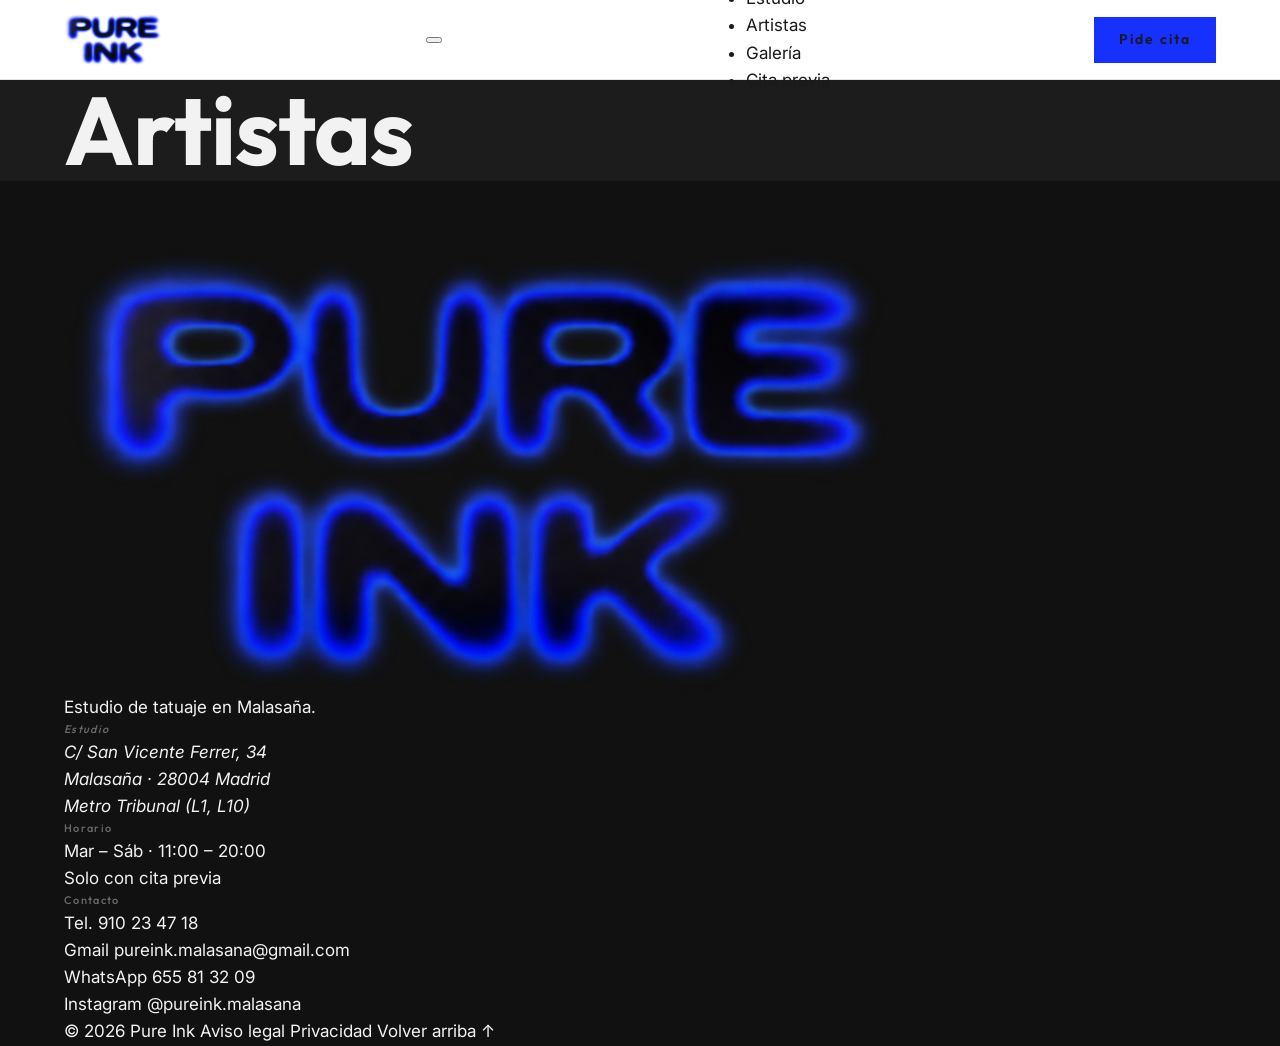
==== artistas.html @ 9d795ec9 "Corrección de rutas" ====
<!DOCTYPE html>
<html lang="es">
<head>
  <meta charset="UTF-8">
  <meta name="viewport" content="width=device-width, initial-scale=1.0">
  <title>Artistas · Pure Ink</title>
  <meta name="description" content="Conoce a los artistas de Pure Ink: Lucía Ferrer, Dani Ortega, Inés Calvo y Marco Sanz.">

  <!-- Tipografías -->
  <link rel="preconnect" href="https://fonts.googleapis.com">
  <link rel="preconnect" href="https://fonts.gstatic.com" crossorigin>
  <link rel="stylesheet" href="https://fonts.googleapis.com/css2?family=Inter:wght@100..900&family=Outfit:wght@100..900&display=swap">

  <!-- AOS (animaciones al hacer scroll) -->
  <link rel="stylesheet" href="https://unpkg.com/aos@2.3.4/dist/aos.css">

  <link rel="stylesheet" href="css/estilos.css">
</head>
<body>

  <!-- Cabecera (rama: header-menu) -->
  <header class="cabecera">
    <div class="contenedor">
      <a href="index.html" class="logo">
        <img src="media/img/logo-pureink.png" alt="Pure Ink · inicio" width="827" height="449">
      </a>

      <button class="menu-boton" aria-label="Abrir menú" aria-expanded="false" aria-controls="menu-principal">
        <span></span><span></span><span></span>
      </button>

      <nav class="menu" id="menu-principal" aria-label="Principal">
        <ul>
          <li><a href="index.html#estudio">Estudio</a></li>
          <li><a href="artistas.html" aria-current="page">Artistas</a></li>
          <li><a href="galeria.html">Galería</a></li>
          <li><a href="cita.html">Cita previa</a></li>
        </ul>
      </nav>

      <a href="cita.html" class="btn btn--relleno">Pide cita</a>
    </div>
  </header>

  <main id="top">
    <!-- Cabecera de página -->
    <section class="cabecera-pagina seccion-oscura">
      <div class="contenedor">
        <h1>Artistas</h1>
      </div>
    </section>

    <!-- Pestañas de artistas con jQuery (rama: artistas) -->
    <section class="artistas" aria-label="Artistas del estudio">
    </section>

    <!-- Llamada a la acción -->
    <section class="cta seccion-oscura">
    </section>
  </main>

  <!-- Pie de página (rama: footer) -->
  <footer class="pie">
    <div class="contenedor">
      <div class="pie__columnas">
        <div>
          <img src="media/img/logo-pureink.png" alt="Pure Ink" width="827" height="449" class="pie__logo">
          <p>Estudio de tatuaje en Malasaña.</p>
        </div>
        <address>
          <p class="etiqueta">Estudio</p>
          C/ San Vicente Ferrer, 34<br>
          Malasaña · 28004 Madrid<br>
          Metro Tribunal (L1, L10)
        </address>
        <div>
          <p class="etiqueta">Horario</p>
          <p>Mar – Sáb · 11:00 – 20:00<br>Solo con cita previa</p>
        </div>
        <div>
          <p class="etiqueta">Contacto</p>
          <p>
            Tel. <a href="tel:+34910234718">910 23 47 18</a><br>
            Gmail <a href="mailto:pureink.malasana@gmail.com">pureink.malasana@gmail.com</a><br>
            WhatsApp <a href="https://wa.me/34655813209">655 81 32 09</a><br>
            Instagram <a href="https://www.instagram.com/pureink.malasana">@pureink.malasana</a>
          </p>
        </div>
      </div>
      <div class="pie__legal">
        <span>© 2026 Pure Ink</span>
        <a href="#">Aviso legal</a>
        <a href="#">Privacidad</a>
        <a href="#top">Volver arriba ↑</a>
      </div>
    </div>
  </footer>

  <!-- jQuery desde CDN -->
  <script src="https://code.jquery.com/jquery-3.7.1.min.js"></script>
  <!-- AOS -->
  <script src="https://unpkg.com/aos@2.3.4/dist/aos.js"></script>
  <script src="js/main.js"></script>
</body>
</html>
---- css/estilos.css ----
/* 1. Variables (guía de estilo) */
:root {
  /* Color */
  --azul: #1530FF;              /* azul neón de marca (sale del brillo del logo) */
  --azul-capa: rgba(21, 48, 255, .5); /* capa del hover en galería */
  --negro: #1a1a1a;             /* texto principal */
  --negro-fondo: #111111;       /* footer */
  --oscuro: #1c1c1c;            /* secciones oscuras */
  --gris-texto: #6b6b6b;        /* etiquetas sobre blanco */
  --gris-claro: #a8a8a8;        /* etiquetas sobre oscuro */
  --linea: #e3e3e3;             /* separadores sobre blanco */
  --linea-oscura: #333333;      /* separadores sobre oscuro */
  --blanco-roto: #f2f2f2;       /* texto sobre oscuro */

  /* Tipografía */
  --fuente-titulos: 'Outfit', system-ui, sans-serif;
  --fuente-texto: 'Inter', system-ui, sans-serif;
  --fuente-detalles: 'Outfit', system-ui, sans-serif; /* botones, filtros, etiquetas y numeraciones */

  --peso-titulo: 700;
  --peso-subtitulo: 500;
  --peso-texto: 400;
  --peso-fino: 200;
  --peso-boton: 600;

  --tracking-boton: .14em;
  --tracking-etiqueta: .12em;

  /* Tamaños (móvil; se amplían en los breakpoints) */
  --t-h1: 48px;
  --t-h2: 32px;
  --t-h3: 22px;
  --t-subtitulo: 20px;
  --t-texto: 16px;
  --t-pequeno: 14px;
  --t-etiqueta: 11px;
  --t-boton: 15px;

  /* Espaciado (escala de 8 px) */
  --e-1: 8px;
  --e-2: 16px;
  --e-3: 24px;
  --e-4: 32px;
  --e-5: 40px;
  --e-7: 56px;
  --e-8: 64px;
  --e-9: 72px;

  /* Layout */
  --margen: 20px;               /* margen lateral de página */
  --gutter: 16px;               /* separación entre columnas */
  --ancho-max: 1280px;
  --alto-header: 64px;

  /* Componentes */
  --alto-boton: 60px;           /* tablet y móvil */
  --padding-boton: 0 40px;
  --radio-pastilla: 99px;       /* filtros y etiquetas de estilo */
  --transicion: .3s ease;
}

/*  2. Reset básico  */
*,
*::before,
*::after { box-sizing: border-box; }

body {
  margin: 0;
  font-family: var(--fuente-texto);
  font-weight: var(--peso-texto);
  font-size: var(--t-texto);
  line-height: 1.6;
  color: var(--negro);
  background: var(--blanco);
}

img,
video { display: block; max-width: 100%; height: auto; }

a { color: inherit; text-decoration: none; }

button { font: inherit; cursor: pointer; }

h1, h2, h3 {
  margin: 0;
  font-family: var(--fuente-titulos);
  font-weight: var(--peso-titulo);
  line-height: 1.05;
  letter-spacing: -.01em;
}

h1 { font-size: var(--t-h1); }
h2 { font-size: var(--t-h2); }
h3 { font-size: var(--t-h3); }

p { margin: 0; }

/* Accesibilidad: foco visible y texto solo para lectores de pantalla */
:focus-visible { outline: 2px solid var(--azul); outline-offset: 3px; }

.solo-lector {
  position: absolute; width: 1px; height: 1px;
  overflow: hidden; clip: rect(0 0 0 0); white-space: nowrap;
}

/*  3. Utilidades */
.contenedor {
  width: 100%;
  max-width: var(--ancho-max);
  margin-inline: auto;
  padding-inline: var(--margen);
}

.seccion-oscura { background: var(--oscuro); color: var(--blanco-roto); }

.etiqueta {
  font-family: var(--fuente-detalles);
  font-size: var(--t-etiqueta);
  font-weight: 500;
  letter-spacing: var(--tracking-etiqueta);
  color: var(--gris-texto);
}
.seccion-oscura .etiqueta { color: var(--gris-claro); }

.subtitulo {
  font-size: var(--t-subtitulo);
  font-weight: var(--peso-subtitulo);
  line-height: 1.3;
}

.texto-fino { font-weight: var(--peso-fino); }

.azul { color: var(--azul); }

/* 4. Botones */
.btn {
  display: inline-flex;
  align-items: center;
  justify-content: center;
  height: var(--alto-boton);
  padding: var(--padding-boton);
  border: 1.5px solid var(--negro);
  background: transparent;
  color: var(--negro);
  font-family: var(--fuente-detalles);
  font-size: var(--t-boton);
  font-weight: var(--peso-boton);
  letter-spacing: var(--tracking-boton);
  transition: background-color var(--transicion), color var(--transicion), border-color var(--transicion);
}

.btn--relleno {
  background: var(--azul);
  border-color: var(--azul);
  color: var(--blanco);
}
.btn--relleno:hover { background: var(--negro); border-color: var(--negro); }

.seccion-oscura .btn { border-color: var(--blanco-roto); color: var(--blanco-roto); }
.seccion-oscura .btn--relleno { background: var(--azul); border-color: var(--azul); color: var(--blanco); }

/* Filtros de la galería (pastillas) */
.filtro {
  height: 44px;
  padding: 0 20px;
  border: 1.5px solid currentColor;
  border-radius: var(--radio-pastilla);
  background: transparent;
  font-family: var(--fuente-detalles);
  font-size: 12px;
  font-weight: 600;
  letter-spacing: .02em;
}
.filtro.activo { background: var(--azul); border-color: var(--azul); color: var(--blanco); }

/* 5. Cabecera (rama: header-menu) */
.cabecera {
  position: sticky;
  top: 0;
  z-index: 100;
  height: var(--alto-header);
  background: var(--blanco);
  border-bottom: 1px solid var(--linea);
}

.cabecera .contenedor {
  height: 100%;
  display: flex;
  align-items: center;
  justify-content: space-between;
}

.logo img { height: 46px; width: auto; }

/*  6. Pie de página (rama: footer)  */
.pie {
  background: var(--negro-fondo);
  color: var(--blanco-roto);
  padding-block: var(--e-8) 0;
}



/* 7. Breakpoints */

/* Tablet */
@media (min-width: 768px) {
  :root {
    --margen: 40px;
    --gutter: 24px;
    --t-h1: 72px;
    --t-h2: 40px;
    --t-subtitulo: 24px;
  }
}

/* Portátil */
@media (min-width: 1024px) {
  :root {
    --t-h1: 84px;
    --alto-header: 80px;
    --alto-boton: 46px;
    --padding-boton: 0 24px;
    --t-boton: 14px;
  }
  .logo img { height: 53px; }
}

/* Escritorio */
@media (min-width: 1280px) {
  :root {
    --margen: 64px;
    --t-h1: 96px;
    --t-h2: 44px;
    --t-subtitulo: 34px;
    --t-texto: 17px;
  }
}

/* Movimiento reducido: sin animaciones */
@media (prefers-reduced-motion: reduce) {
  *, *::before, *::after { transition: none !important; animation: none !important; }
}
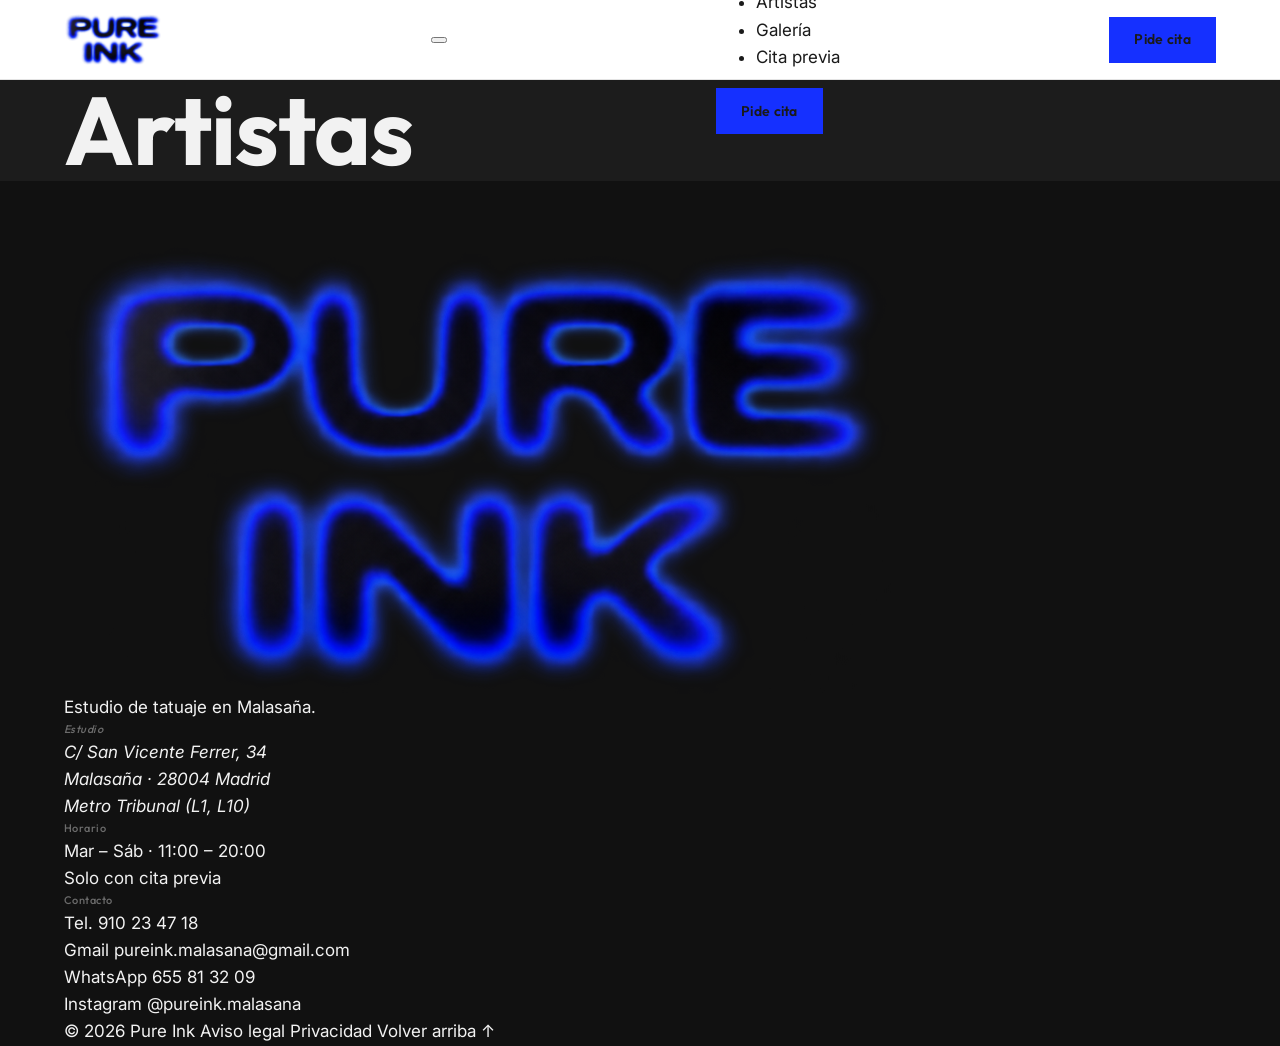
==== commit 66b47766: "Cabecera: botón Pide cita dentro del menú móvil" ====
--- a/artistas.html
+++ b/artistas.html
@@ -1,5 +1,6 @@
 <!DOCTYPE html>
 <html lang="es">
+
 <head>
   <meta charset="UTF-8">
   <meta name="viewport" content="width=device-width, initial-scale=1.0">
@@ -16,6 +17,7 @@
 
   <link rel="stylesheet" href="css/estilos.css">
 </head>
+
 <body>
 
   <!-- Cabecera (rama: header-menu) -->
@@ -36,9 +38,10 @@
           <li><a href="galeria.html">Galería</a></li>
           <li><a href="cita.html">Cita previa</a></li>
         </ul>
+        <a href="cita.html" class="btn btn--relleno menu__cita">Pide cita</a>
       </nav>
 
-      <a href="cita.html" class="btn btn--relleno">Pide cita</a>
+      <a href="cita.html" class="btn btn--relleno cabecera__cita">Pide cita</a>
     </div>
   </header>
 
--- a/css/estilos.css
+++ b/css/estilos.css
@@ -23,8 +23,8 @@
   --peso-fino: 200;
   --peso-boton: 600;
 
-  --tracking-boton: .14em;
-  --tracking-etiqueta: .12em;
+  --tracking-boton: .02em;
+  --tracking-etiqueta: .04em;
 
   /* Tamaños (móvil; se amplían en los breakpoints) */
   --t-h1: 48px;
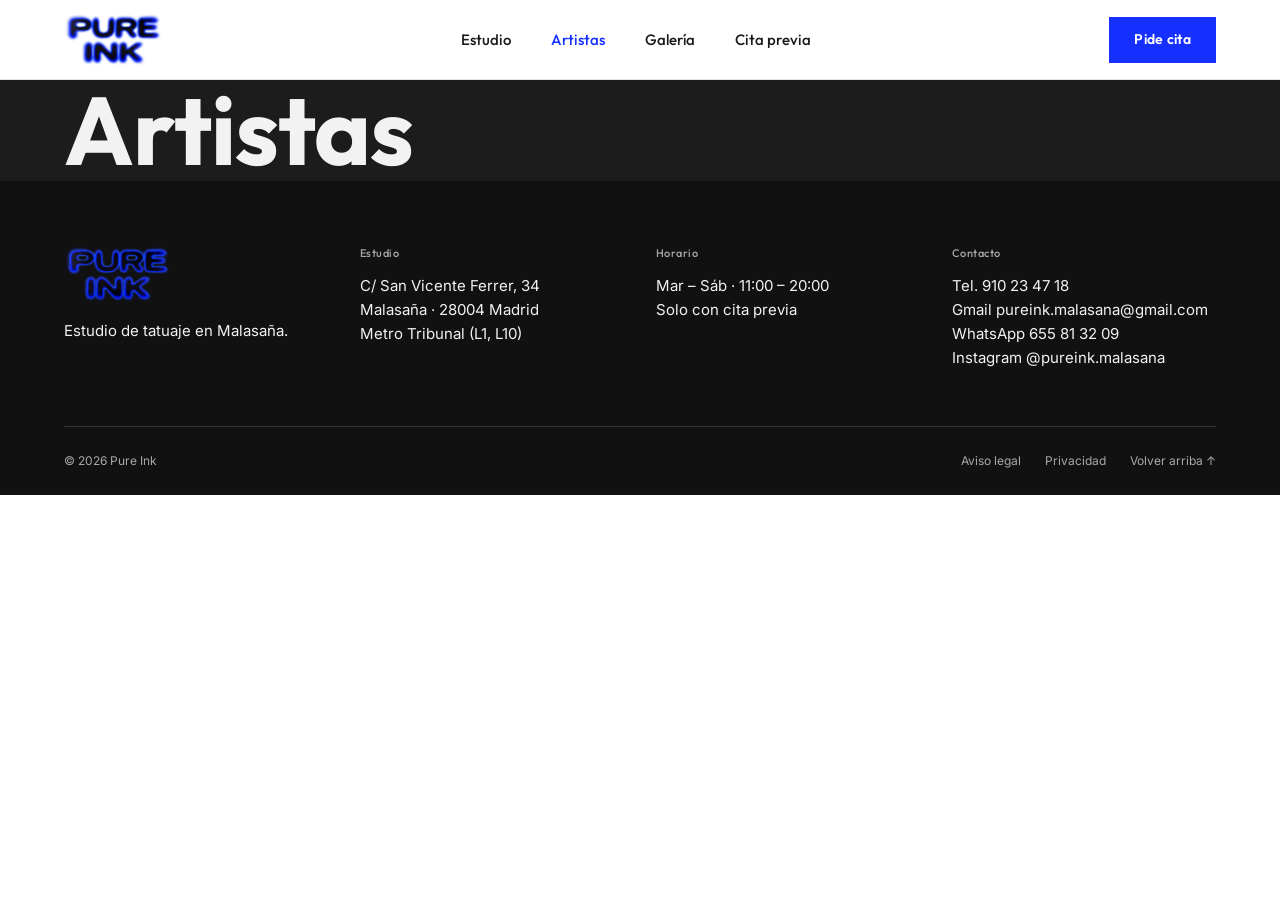
==== commit e7d74fa5: "Favicon y arranque seguro de AOS" ====
--- a/artistas.html
+++ b/artistas.html
@@ -6,7 +6,7 @@
   <meta name="viewport" content="width=device-width, initial-scale=1.0">
   <title>Artistas · Pure Ink</title>
   <meta name="description" content="Conoce a los artistas de Pure Ink: Lucía Ferrer, Dani Ortega, Inés Calvo y Marco Sanz.">
-
+  <link rel="icon" href="media/img/favicon.png" type="image/png">
   <!-- Tipografías -->
   <link rel="preconnect" href="https://fonts.googleapis.com">
   <link rel="preconnect" href="https://fonts.gstatic.com" crossorigin>
--- a/css/estilos.css
+++ b/css/estilos.css
@@ -11,6 +11,8 @@
   --linea: #e3e3e3;             /* separadores sobre blanco */
   --linea-oscura: #333333;      /* separadores sobre oscuro */
   --blanco-roto: #f2f2f2;       /* texto sobre oscuro */
+  --blanco: #ffffff;            /* blanco */
+  --azul-claro: #8C96FF;        /* texto pequeño azul sobre fondo oscuro */
 
   /* Tipografía */
   --fuente-titulos: 'Outfit', system-ui, sans-serif;
@@ -192,12 +194,103 @@
 
 .logo img { height: 46px; width: auto; }
 
+
+/* --- Cabecera: base móvil --- */
+.cabecera .contenedor { gap: var(--e-2); }
+
+.menu-boton {
+  display: flex;
+  flex-direction: column;
+  justify-content: center;
+  gap: 6px;
+  width: 48px;
+  height: 48px;
+  padding: 12px;
+  background: transparent;
+  border: 0;
+}
+.menu-boton span {
+  display: block;
+  height: 2px;
+  background: var(--negro);
+  transition: transform var(--transicion), opacity var(--transicion);
+}
+/* La hamburguesa se convierte en × cuando el menú está abierto */
+.menu-boton.abierto span:nth-child(1) { transform: translateY(8px) rotate(45deg); }
+.menu-boton.abierto span:nth-child(2) { opacity: 0; }
+.menu-boton.abierto span:nth-child(3) { transform: translateY(-8px) rotate(-45deg); }
+
+/* Panel del menú: oculto en móvil hasta que jQuery lo despliega */
+.menu {
+  display: none;
+  position: absolute;
+  top: 100%;
+  left: 0;
+  right: 0;
+  height: calc(100vh - var(--alto-header));
+  padding: var(--e-5) var(--margen);
+  background: var(--oscuro);
+  overflow-y: auto;
+}
+.menu ul { list-style: none; margin: 0; padding: 0; }
+.menu a {
+  display: block;
+  padding: 18px 0;
+  border-bottom: 1px solid var(--linea-oscura);
+  color: var(--blanco-roto);
+  font-family: var(--fuente-titulos);
+  font-weight: var(--peso-titulo);
+  font-size: 40px;
+  line-height: 1;
+}
+.menu a[aria-current="page"] { color: var(--azul-claro); }
+.menu .menu__cita {
+  display: flex;
+  width: 100%;
+  margin-top: var(--e-5);
+  padding: var(--padding-boton);
+  border-bottom: 0;
+  font-family: var(--fuente-detalles);
+  font-size: var(--t-boton);
+  font-weight: var(--peso-boton);
+  color: var(--blanco);
+}
+
+/* El «Pide cita» de la cabecera no se ve en móvil (va dentro del menú) */
+.cabecera__cita { display: none; }
+
+
+
 /*  6. Pie de página (rama: footer)  */
 .pie {
   background: var(--negro-fondo);
   color: var(--blanco-roto);
   padding-block: var(--e-8) 0;
 }
+/*  Pie de página: base móvil  */
+.pie__columnas {
+  display: grid;
+  grid-template-columns: 1fr;
+  gap: var(--e-4);
+  padding-bottom: var(--e-7);
+  font-size: 15px;
+}
+.pie__logo { width: auto; height: 58px; margin-bottom: var(--e-2); }
+.pie address { font-style: normal; }
+.pie .etiqueta { color: var(--gris-claro); margin-bottom: 12px; }
+.pie a:hover { color: var(--azul-claro); }
+.pie__legal {
+  display: flex;
+  flex-wrap: wrap;
+  align-items: center;
+  gap: var(--e-2) var(--e-3);
+  padding-block: var(--e-3);
+  border-top: 1px solid var(--linea-oscura);
+  font-size: 12px;
+  color: var(--gris-claro);
+}
+.pie__legal span { margin-right: auto; }
+
 
 
 
@@ -212,6 +305,13 @@
     --t-h2: 40px;
     --t-subtitulo: 24px;
   }
+
+  /* Cabecera tablet: aparece el «Pide cita» pequeño junto a la hamburguesa */
+  .cabecera__cita { display: inline-flex; height: 44px; padding: 0 18px; margin-left: auto; }
+  .menu-boton { order: 2; }
+
+    /* Pie tablet: 2 columnas */
+  .pie__columnas { grid-template-columns: repeat(2, minmax(0, 1fr)); }
 }
 
 /* Portátil */
@@ -224,6 +324,34 @@
     --t-boton: 14px;
   }
   .logo img { height: 53px; }
+
+    /* Cabecera escritorio: menú horizontal, sin hamburguesa */
+  .menu-boton { display: none; }
+  .menu {
+    display: block;
+    position: static;
+    height: auto;
+    padding: 0;
+    background: none;
+    overflow: visible;
+  }
+  .menu ul { display: flex; gap: var(--e-5); }
+  .menu a {
+    padding: 0;
+    border: 0;
+    color: var(--negro);
+    font-family: var(--fuente-detalles);
+    font-size: 15px;
+    font-weight: 500;
+  }
+  .menu a:hover,
+  .menu a[aria-current="page"] { color: var(--azul); }
+  .menu .menu__cita { display: none; }
+  .cabecera__cita { margin-left: 0; height: var(--alto-boton); padding: var(--padding-boton); }
+
+   /* Pie escritorio: 4 columnas */
+  .pie__columnas { grid-template-columns: repeat(4, minmax(0, 1fr)); }
+
 }
 
 /* Escritorio */
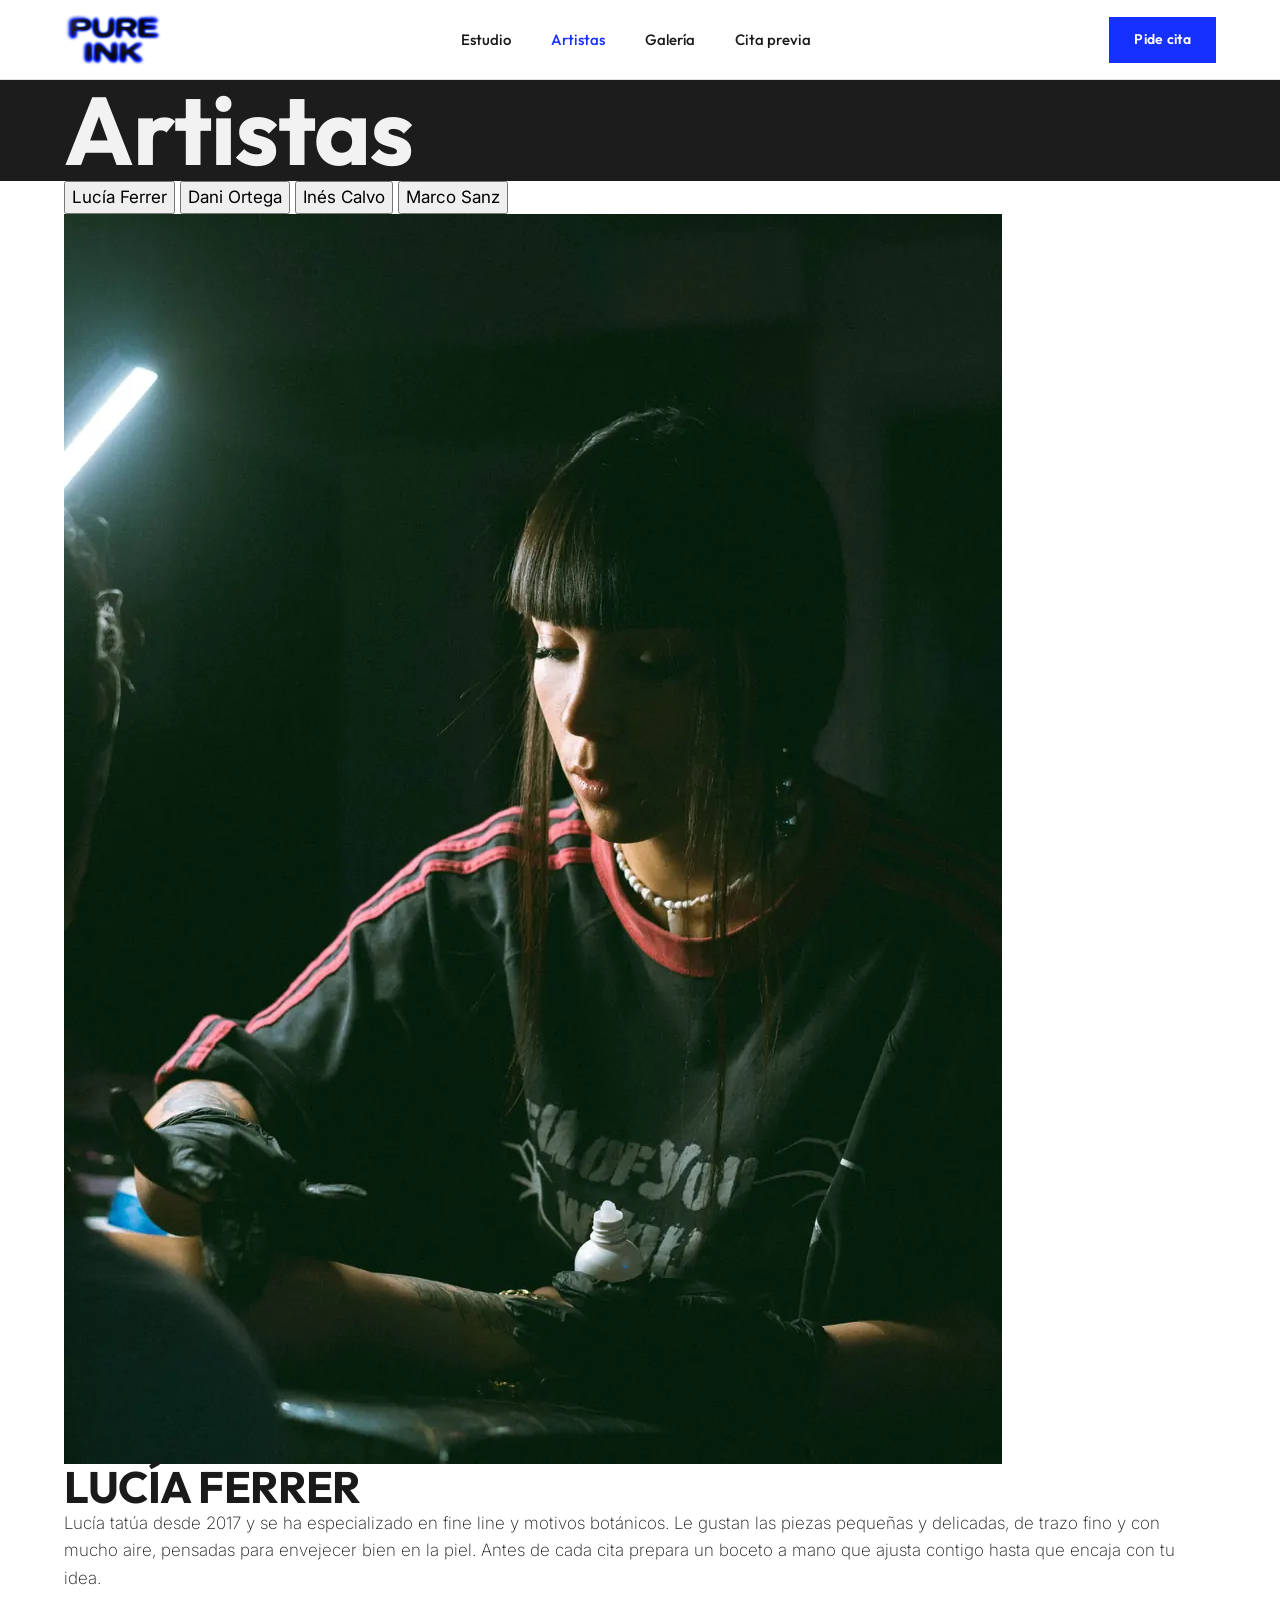
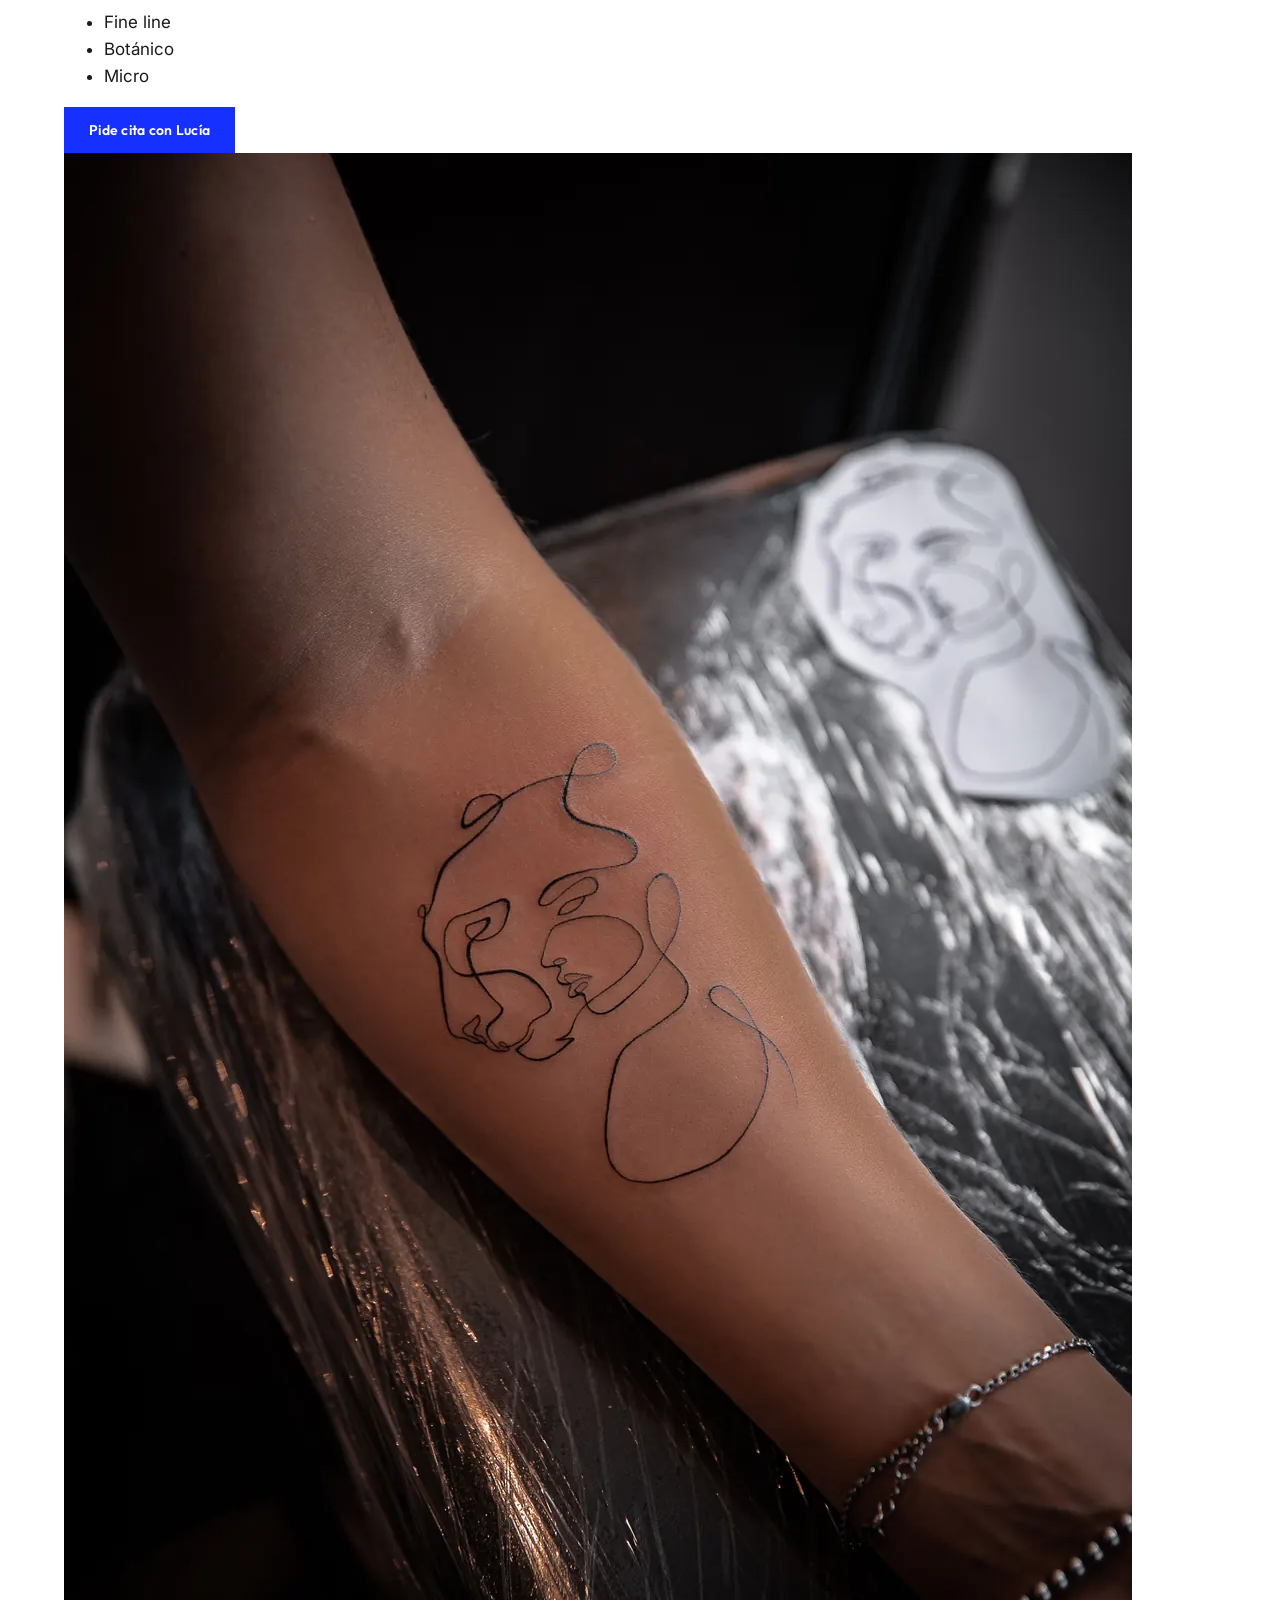
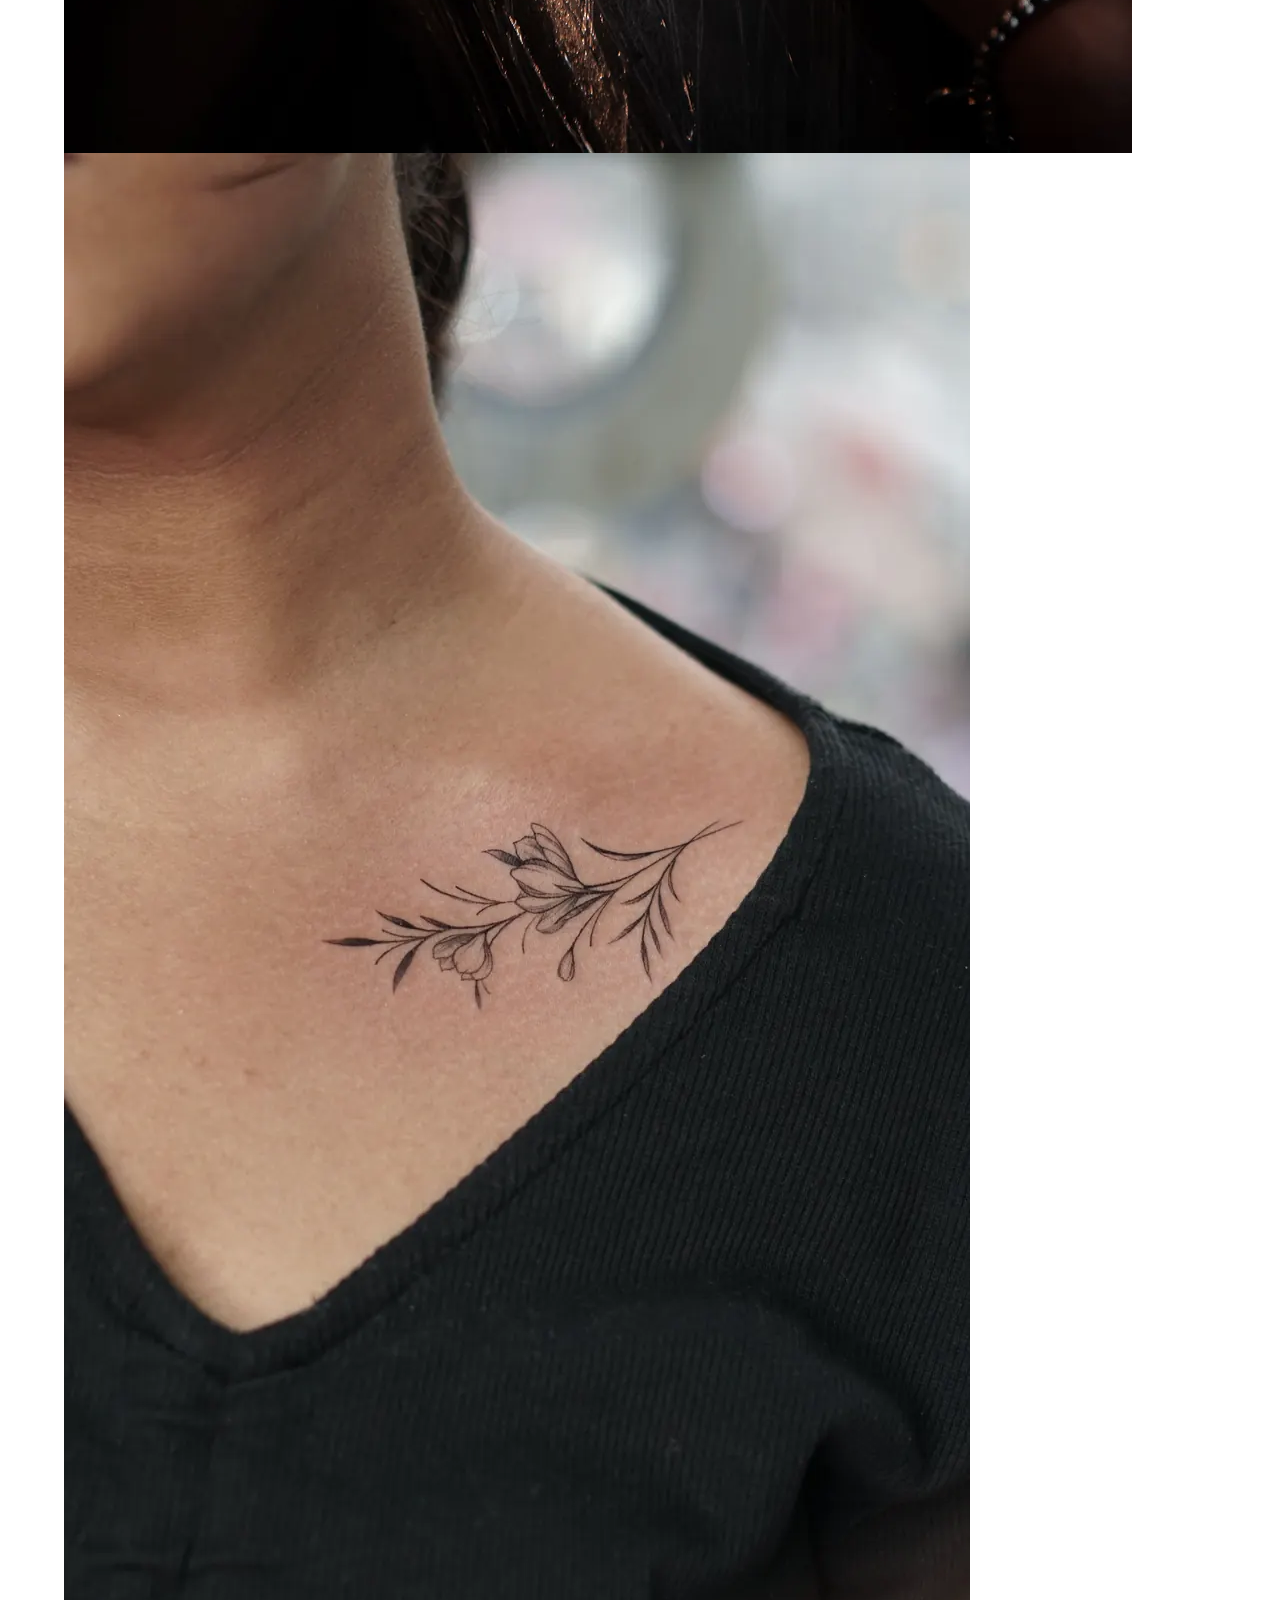
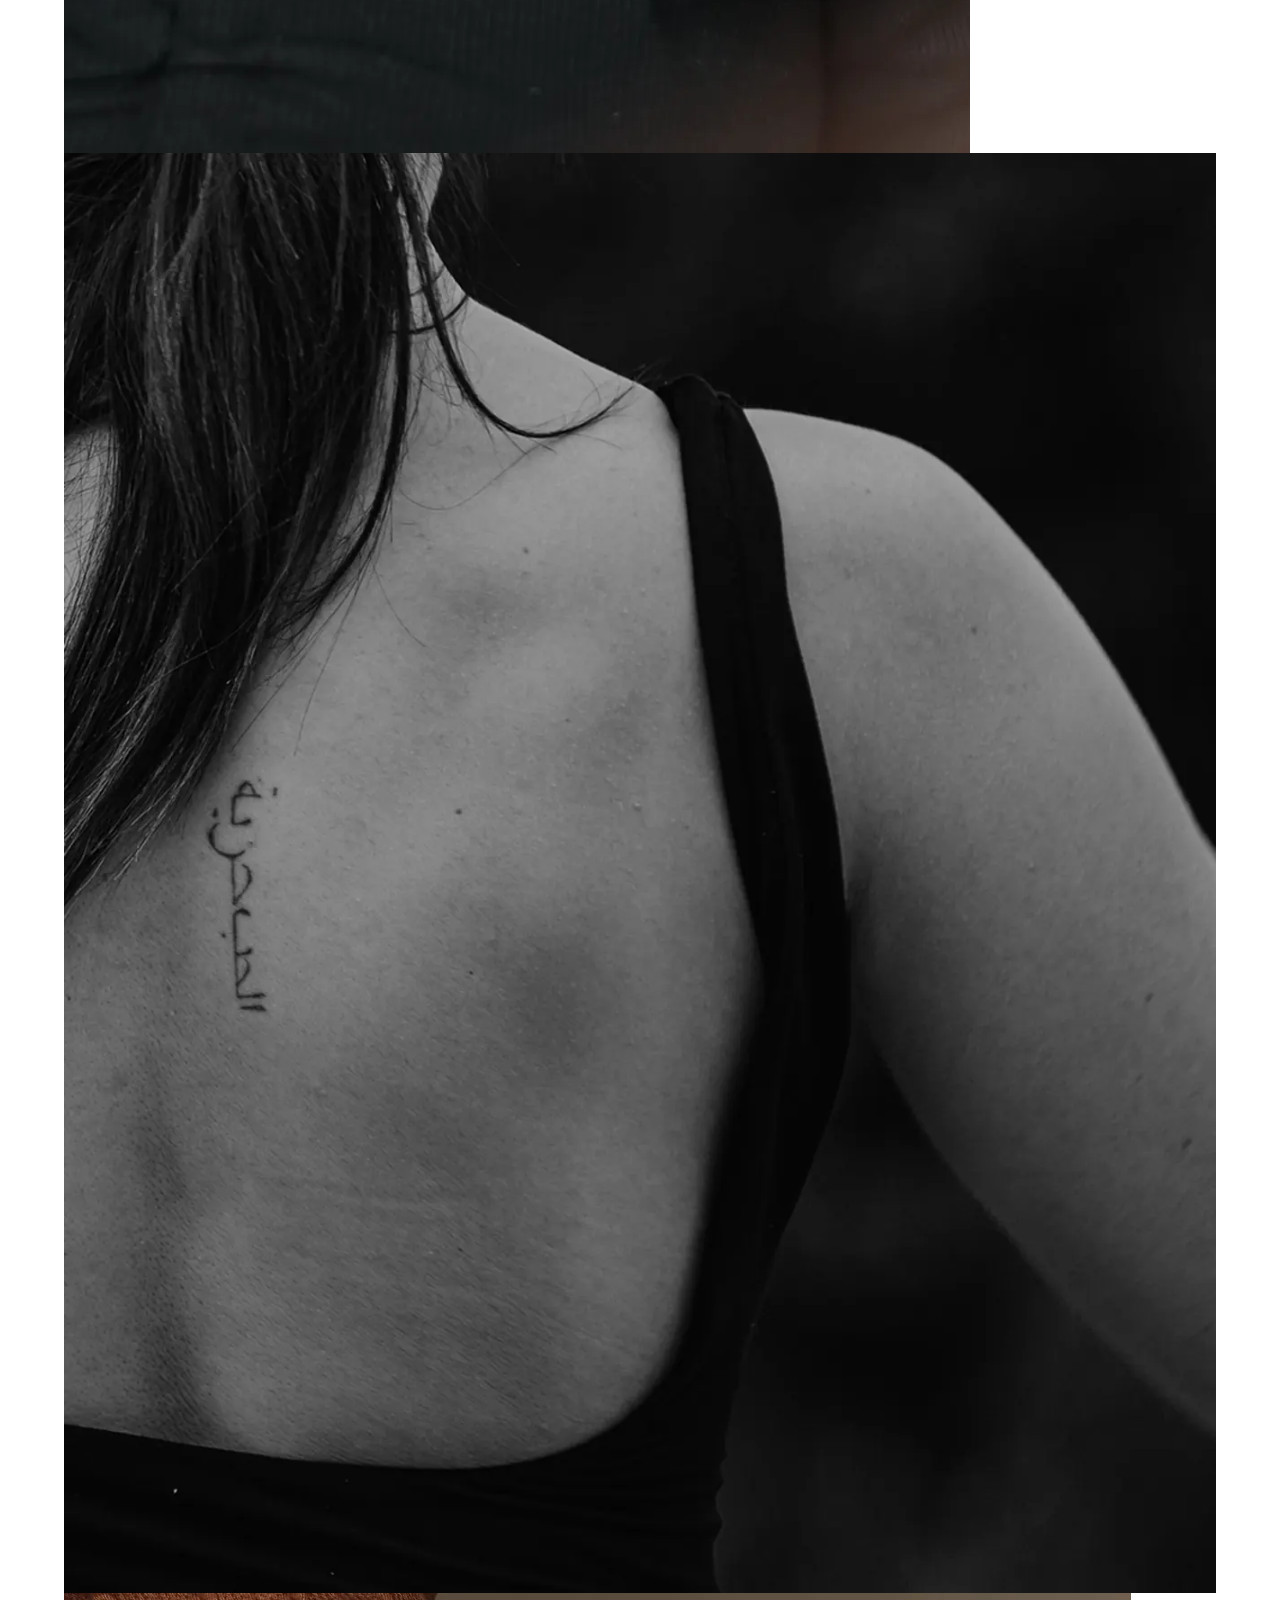
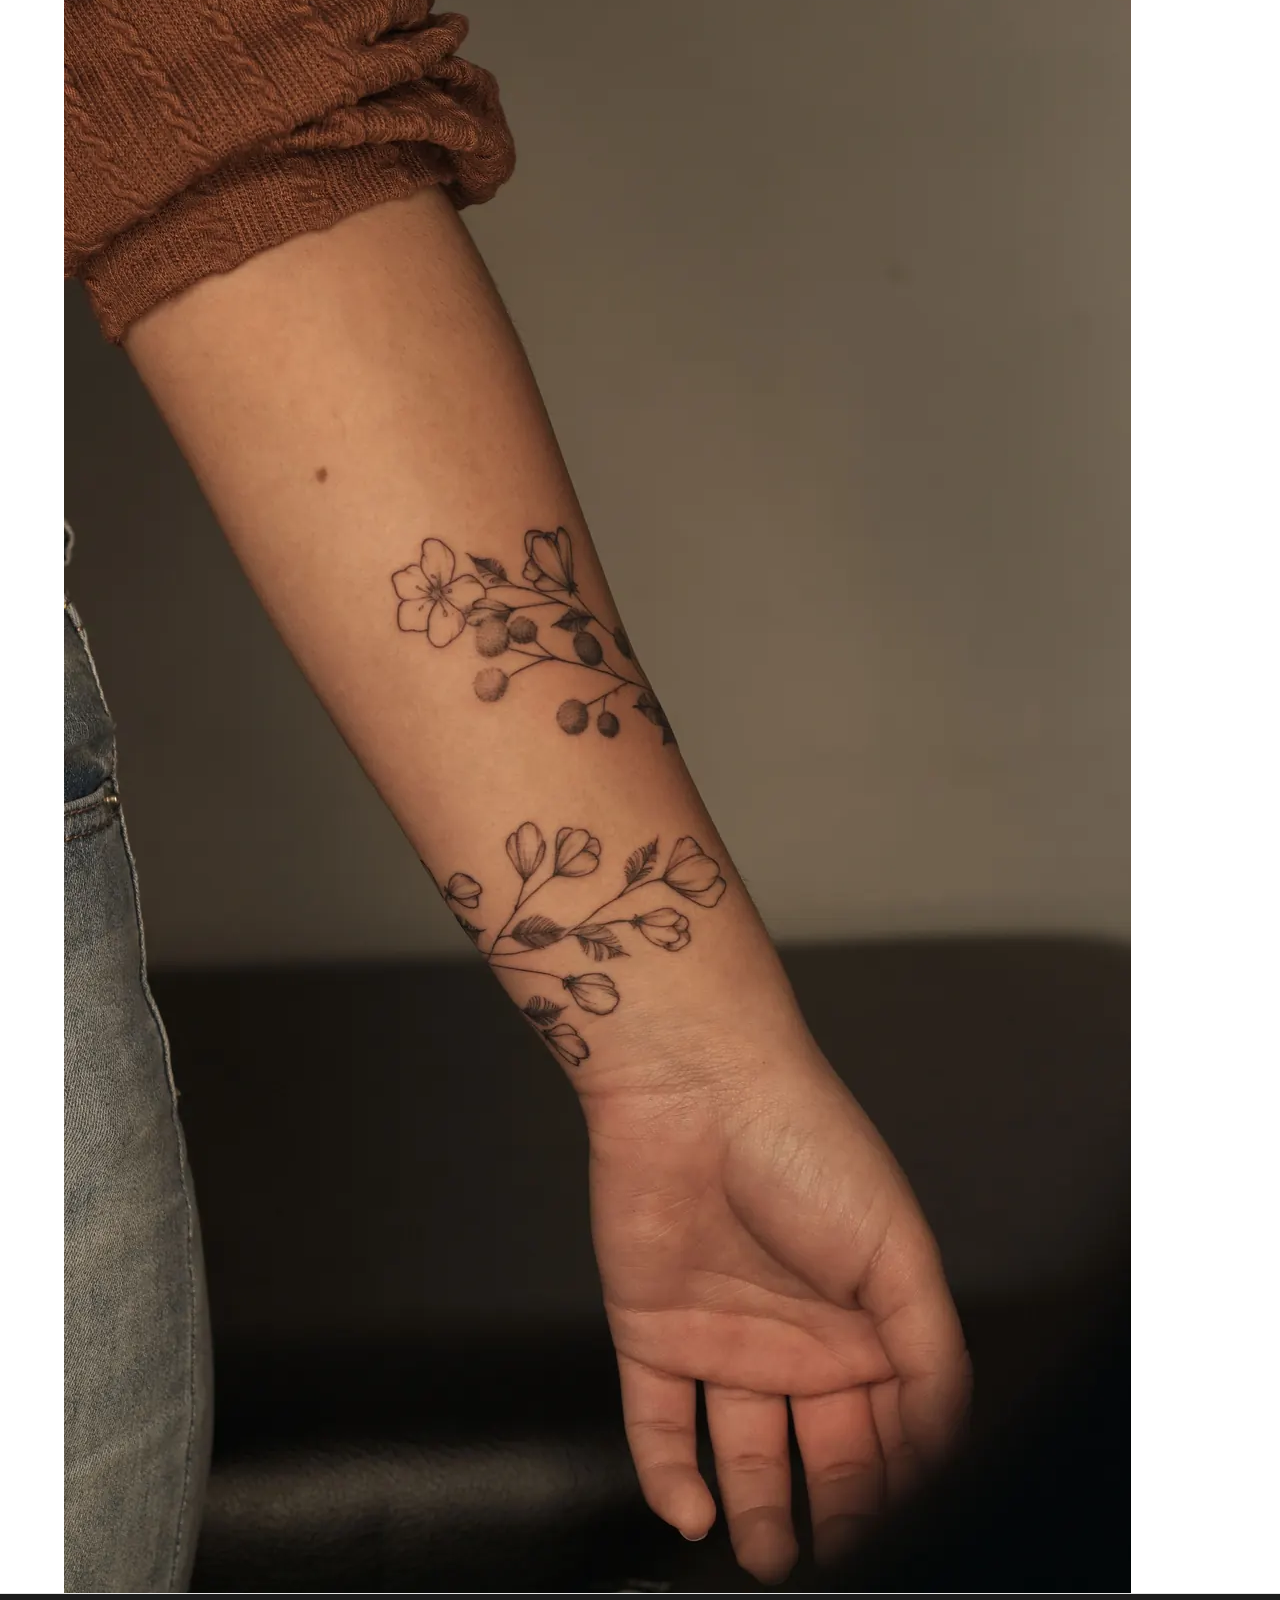
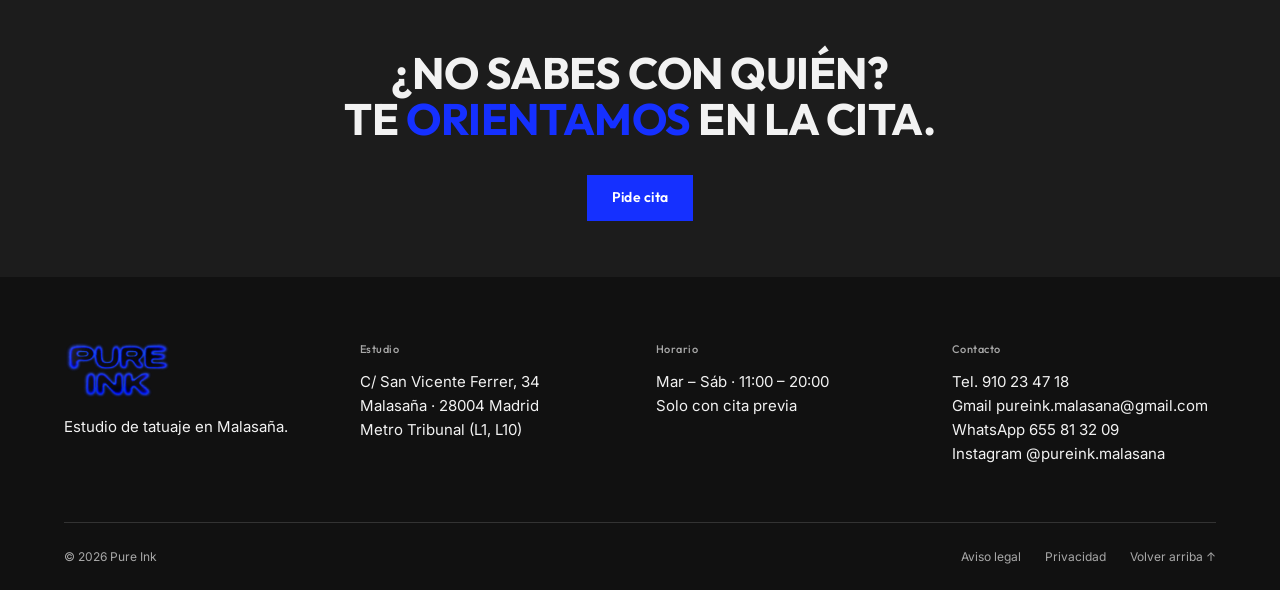
==== commit 6a966184: "Artistas: cabecera con halo, pestañas con 4 paneles y CTA" ====
--- a/artistas.html
+++ b/artistas.html
@@ -53,12 +53,117 @@
       </div>
     </section>
 
-    <!-- Pestañas de artistas con jQuery (rama: artistas) -->
+    <!-- Pestañas de artistas con jQuery -->
     <section class="artistas" aria-label="Artistas del estudio">
+
+            <div class="pestanas">
+        <div class="contenedor" role="tablist" aria-label="Artistas">
+          <button type="button" class="pestana activa" role="tab" id="tab-lucia" aria-controls="panel-lucia" aria-selected="true">Lucía Ferrer</button>
+          <button type="button" class="pestana" role="tab" id="tab-dani" aria-controls="panel-dani" aria-selected="false">Dani Ortega</button>
+          <button type="button" class="pestana" role="tab" id="tab-ines" aria-controls="panel-ines" aria-selected="false">Inés Calvo</button>
+          <button type="button" class="pestana" role="tab" id="tab-marco" aria-controls="panel-marco" aria-selected="false">Marco Sanz</button>
+        </div>
+      </div>
+
+      <div class="contenedor">
+
+        <div class="panel activo" role="tabpanel" id="panel-lucia" aria-labelledby="tab-lucia">
+          <div class="panel__ficha">
+            <img class="panel__retrato" src="media/img/equipo/lucia-ferrer.webp" alt="Retrato de Lucía Ferrer" loading="lazy">
+            <div class="panel__texto">
+              <h2 class="titulo-seccion">Lucía Ferrer</h2>
+              <p class="texto-fino">Lucía tatúa desde 2017 y se ha especializado en fine line y motivos botánicos. Le gustan las piezas pequeñas y delicadas, de trazo fino y con mucho aire, pensadas para envejecer bien en la piel. Antes de cada cita prepara un boceto a mano que ajusta contigo hasta que encaja con tu idea.</p>
+              <ul class="etiquetas-estilo">
+              <li>Fine line</li>
+              <li>Botánico</li>
+              <li>Micro</li>
+              </ul>
+              <a href="cita.html" class="btn btn--relleno">Pide cita con Lucía</a>
+            </div>
+          </div>
+
+          <div class="panel__obras">
+            <img src="media/img/galeria/fineline-02.webp" alt="Tatuaje fine line en antebrazo, de Lucía Ferrer" loading="lazy" data-aos="fade-up" data-aos-delay="0">
+            <img src="media/img/galeria/fineline-03.webp" alt="Tatuaje fine line en clavícula, de Lucía Ferrer" loading="lazy" data-aos="fade-up" data-aos-delay="100">
+            <img src="media/img/galeria/fineline-01.webp" alt="Tatuaje fine line en columna, de Lucía Ferrer" loading="lazy" data-aos="fade-up" data-aos-delay="200">
+            <img src="media/img/galeria/fineline-04.webp" alt="Tatuaje fine line en antebrazo y muñeca, de Lucía Ferrer" loading="lazy" data-aos="fade-up" data-aos-delay="300">
+          </div>
+        </div>
+        <div class="panel" role="tabpanel" id="panel-dani" aria-labelledby="tab-dani" hidden>
+          <div class="panel__ficha">
+            <img class="panel__retrato" src="media/img/equipo/dani-ortega.webp" alt="Retrato de Dani Ortega" loading="lazy">
+            <div class="panel__texto">
+              <h2 class="titulo-seccion">Dani Ortega</h2>
+              <p class="texto-fino">Dani lleva más de diez años tatuando y trabaja con negro sólido, geometría y patrones de inspiración tribal. Le gustan las piezas grandes que siguen la forma del cuerpo, como espaldas, brazos y piernas completos. Las planifica por sesiones para que el proceso sea cómodo y el negro quede uniforme.</p>
+              <ul class="etiquetas-estilo">
+              <li>Blackwork</li>
+              <li>Geométrico</li>
+              <li>Piezas grandes</li>
+              </ul>
+              <a href="cita.html" class="btn btn--relleno">Pide cita con Dani</a>
+            </div>
+          </div>
+
+          <div class="panel__obras">
+            <img src="media/img/galeria/blackwork-01.webp" alt="Tatuaje blackwork en espalda completa, de Dani Ortega" loading="lazy" data-aos="fade-up" data-aos-delay="0">
+            <img src="media/img/galeria/blackwork-03.webp" alt="Tatuaje blackwork en espalda alta, de Dani Ortega" loading="lazy" data-aos="fade-up" data-aos-delay="100">
+            <img src="media/img/galeria/blackwork-04.webp" alt="Tatuaje blackwork en antebrazo, de Dani Ortega" loading="lazy" data-aos="fade-up" data-aos-delay="200">
+            <img src="media/img/galeria/blackwork-02.webp" alt="Tatuaje blackwork en brazo completo, de Dani Ortega" loading="lazy" data-aos="fade-up" data-aos-delay="300">
+          </div>
+        </div>
+        <div class="panel" role="tabpanel" id="panel-ines" aria-labelledby="tab-ines" hidden>
+          <div class="panel__ficha">
+            <img class="panel__retrato" src="media/img/equipo/ines-calvo.webp" alt="Retrato de Inés Calvo" loading="lazy">
+            <div class="panel__texto">
+              <h2 class="titulo-seccion">Inés Calvo</h2>
+              <p class="texto-fino">Inés viene de la ilustración y dibuja cada pieza ornamental a medida, con filigranas, enredaderas y encajes que acompañan el movimiento del cuerpo. Trabaja sobre todo hombros, costados y brazos. Le gusta diseñar en la propia piel con rotulador antes de tatuar para ajustar cada curva.</p>
+              <ul class="etiquetas-estilo">
+              <li>Ornamental</li>
+              <li>Filigrana</li>
+              <li>A medida</li>
+              </ul>
+              <a href="cita.html" class="btn btn--relleno">Pide cita con Inés</a>
+            </div>
+          </div>
+
+          <div class="panel__obras">
+            <img src="media/img/galeria/ornamental-01.webp" alt="Tatuaje ornamental en hombro, de Inés Calvo" loading="lazy" data-aos="fade-up" data-aos-delay="0">
+            <img src="media/img/galeria/ornamental-02.webp" alt="Tatuaje ornamental en costado, de Inés Calvo" loading="lazy" data-aos="fade-up" data-aos-delay="100">
+            <img src="media/img/galeria/ornamental-03.webp" alt="Tatuaje ornamental en antebrazo, de Inés Calvo" loading="lazy" data-aos="fade-up" data-aos-delay="200">
+            <img src="media/img/galeria/ornamental-04.webp" alt="Tatuaje ornamental en hombro y brazo, de Inés Calvo" loading="lazy" data-aos="fade-up" data-aos-delay="300">
+          </div>
+        </div>
+        <div class="panel" role="tabpanel" id="panel-marco" aria-labelledby="tab-marco" hidden>
+          <div class="panel__ficha">
+            <img class="panel__retrato" src="media/img/equipo/marco-sanz.webp" alt="Retrato de Marco Sanz" loading="lazy">
+            <div class="panel__texto">
+              <h2 class="titulo-seccion">Marco Sanz</h2>
+              <p class="texto-fino">Marco es calígrafo y tatuador. Diseña letras a mano, desde góticas y caligrafía clásica hasta tipografías inventadas para cada palabra, y cuida que se lean bien con los años. Si tienes una frase o un nombre, te propone varias versiones antes de elegir la definitiva.</p>
+              <ul class="etiquetas-estilo">
+              <li>Lettering</li>
+              <li>Caligrafía</li>
+              <li>Letras a mano</li>
+              </ul>
+              <a href="cita.html" class="btn btn--relleno">Pide cita con Marco</a>
+            </div>
+          </div>
+
+          <div class="panel__obras">
+            <img src="media/img/galeria/lettering-01.webp" alt="Tatuaje lettering en antebrazo, de Marco Sanz" loading="lazy" data-aos="fade-up" data-aos-delay="0">
+            <img src="media/img/galeria/lettering-02.webp" alt="Tatuaje lettering en antebrazo, de Marco Sanz" loading="lazy" data-aos="fade-up" data-aos-delay="100">
+            <img src="media/img/galeria/lettering-03.webp" alt="Tatuaje lettering en costado, de Marco Sanz" loading="lazy" data-aos="fade-up" data-aos-delay="200">
+            <img src="media/img/galeria/lettering-04.webp" alt="Tatuaje lettering en hombro, de Marco Sanz" loading="lazy" data-aos="fade-up" data-aos-delay="300">
+          </div>
+        </div>
+      </div>
     </section>
 
     <!-- Llamada a la acción -->
     <section class="cta seccion-oscura">
+      <div class="contenedor">
+        <h2 id="titulo-cta" class="titulo-seccion" data-aos="fade-up">¿No sabes con quién?<br>Te <span class="azul">orientamos</span> en la cita.</h2>
+        <a href="cita.html" class="btn btn--relleno">Pide cita</a>
+      </div>
     </section>
   </main>
 
--- a/css/estilos.css
+++ b/css/estilos.css
@@ -134,6 +134,19 @@
 
 .azul { color: var(--azul); }
 
+.titulo-seccion { text-transform: uppercase; }
+
+[id] { scroll-margin-top: calc(var(--alto-header) + var(--e-2)); } 
+
+
+/* Rejilla de fotos en Inicio y Galería */
+.rejilla {
+  display: grid;
+  grid-template-columns: repeat(2, minmax(0, 1fr));
+  gap: var(--e-3) var(--gutter);
+}
+
+
 /* 4. Botones */
 .btn {
   display: inline-flex;
@@ -161,6 +174,9 @@
 .seccion-oscura .btn { border-color: var(--blanco-roto); color: var(--blanco-roto); }
 .seccion-oscura .btn--relleno { background: var(--azul); border-color: var(--azul); color: var(--blanco); }
 
+.btn--borde-azul { border-color: var(--azul); color: var(--gris-texto); }
+.btn--borde-azul:hover { background: var(--azul); color: var(--blanco); }
+
 /* Filtros de la galería (pastillas) */
 .filtro {
   height: 44px;
@@ -175,6 +191,15 @@
 }
 .filtro.activo { background: var(--azul); border-color: var(--azul); color: var(--blanco); }
 
+/* Filtros: contenedor horizontal en móvil */
+.filtros {
+  display: flex;
+  gap: 10px;
+  margin-bottom: var(--e-4);
+  overflow-x: auto;
+}
+.filtro { flex: none; color: inherit; }
+
 /* 5. Cabecera (rama: header-menu) */
 .cabecera {
   position: sticky;
@@ -292,7 +317,153 @@
 .pie__legal span { margin-right: auto; }
 
 
-
+/* 8. Inicio - Hero */
+.hero {
+  position: relative;
+  min-height: 640px;
+  display: flex;
+  align-items: center;
+  overflow: hidden;
+  background: var(--oscuro) url('../media/img/hero-poster.webp') center / cover no-repeat;
+}
+.hero__video {
+  position: absolute;
+  inset: 0;
+  width: 100%;
+  height: 100%;
+  max-width: none;
+  object-fit: cover;
+  filter: grayscale(1);
+}
+
+.hero::after {
+  content: "";
+  position: absolute;
+  inset: 0;
+  background: rgba(15, 15, 15, .55);
+}
+.hero__contenido {
+  position: relative;
+  z-index: 1;
+  display: flex;
+  flex-direction: column;
+  align-items: center;
+  gap: var(--e-3);
+  text-align: center;
+}
+.hero h1 img { width: min(70vw, 300px); height: auto; }
+.hero__frase { font-size: var(--t-subtitulo); font-weight: var(--peso-subtitulo); min-height: 1.3em; }
+#typed { border-bottom: 2px solid var(--blanco-roto); }
+.hero__botones { display: flex; gap: 10px; width: 100%; }
+.hero__botones .btn { flex: 1; padding: 0 12px; }
+
+
+/* 9. Inicio - Estudio */
+.estudio { padding-block: var(--e-7); text-align: center; }
+.estudio h2 { font-size: 30px; font-weight: 600; margin-bottom: var(--e-3); }
+.estudio__textos { display: grid; gap: var(--e-4); max-width: 820px; margin-inline: auto; }
+.estudio__segundo { display: none; }
+
+/* 10. Inicio · Galería con filtros (rama: inicio-galeria) */
+.galeria-inicio {
+  padding-block: var(--e-7);
+  border-top: 1px solid var(--linea);
+  text-align: center;
+}
+.galeria-inicio h2 { margin-bottom: var(--e-3); }
+.galeria-inicio .filtros { justify-content: flex-start; }
+.galeria-inicio .rejilla { text-align: left; }
+.galeria-inicio__mas { margin-top: var(--e-5); }
+
+
+.obra { margin: 0; display: flex; flex-direction: column; gap: var(--e-1); }
+.obra__foto {
+  position: relative;
+  display: block;
+  width: 100%;
+  aspect-ratio: 4 / 5;
+  overflow: hidden;
+  padding: 0;
+  border: 0;
+  background: var(--linea);
+}
+.obra__foto img {
+  width: 100%;
+  height: 100%;
+  object-fit: cover;
+  transition: filter var(--transicion), transform var(--transicion);
+}
+
+/* Capa hover */
+.obra__capa { display: none; }
+.obra figcaption {
+  font-family: var(--fuente-detalles);
+  font-size: 13px;
+  font-weight: 600;
+  color: var(--gris-texto);
+}
+.obra--extra { display: none; } 
+
+/* 11. Piezas recientes */
+.recientes { padding-block: var(--e-7); }
+.recientes h2 { margin-bottom: var(--e-3); }
+
+.slider {
+  position: relative;
+  height: 300px;
+  overflow: hidden;
+  background: radial-gradient(circle at center, rgba(255, 255, 255, 0.6), transparent 70%),
+    var(--azul);
+}
+.slide { position: absolute; inset: 0; margin: 0; padding: var(--e-2); display: none; }
+.slide.activo { display: block; }
+.slide img {
+  height: 100%;
+  width: 100%;
+  object-fit: contain;
+}
+.slide figcaption {
+  position: absolute;
+  left: var(--e-2);
+  bottom: var(--e-2);
+  padding: 6px 10px;
+  background: rgba(0, 0, 0, .6);
+  color: var(--blanco-roto);
+}
+.slider__puntos { display: flex; justify-content: center; gap: 10px; margin-top: var(--e-3); }
+.slider__punto {
+  width: 28px;
+  height: 20px;
+  padding: 8px 0;
+  border: 0;
+  background: #555 content-box;
+}
+.slider__punto.activo { background-color: var(--blanco-roto); }
+
+/* 12. Inicio - Equipo y llamada a la acción */
+.equipo { padding-block: var(--e-7); }
+.equipo h2 { margin-bottom: var(--e-4); }
+.equipo__rejilla {
+  display: grid;
+  grid-template-columns: repeat(2, minmax(0, 1fr));
+  gap: var(--e-3) var(--gutter);
+}
+.artista-tarjeta { display: flex; flex-direction: column; gap: 6px; }
+.artista-tarjeta img {
+  width: 100%;
+  aspect-ratio: 4 / 5;
+  object-fit: cover;
+  filter: grayscale(1) contrast(.85);   /* gris; a todo contraste al pasar el ratón */
+  transition: filter var(--transicion);
+}
+.artista-tarjeta:hover img { filter: none; }
+.artista-tarjeta b { font-family: var(--fuente-titulos); font-size: 17px; margin-top: 4px; }
+.equipo__boton { display: flex; justify-content: center; margin-top: var(--e-5); }
+.equipo__boton .btn { width: 100%; }
+
+.cta { padding-block: var(--e-7); border-top: 1px solid var(--linea); text-align: center; }
+.cta h2 { margin-bottom: var(--e-4); }
+.cta__botones { display: flex; flex-direction: column; gap: 12px; }
 
 /* 7. Breakpoints */
 
@@ -304,14 +475,33 @@
     --t-h1: 72px;
     --t-h2: 40px;
     --t-subtitulo: 24px;
-  }
-
-  /* Cabecera tablet: aparece el «Pide cita» pequeño junto a la hamburguesa */
+   
+  }
   .cabecera__cita { display: inline-flex; height: 44px; padding: 0 18px; margin-left: auto; }
   .menu-boton { order: 2; }
 
-    /* Pie tablet: 2 columnas */
   .pie__columnas { grid-template-columns: repeat(2, minmax(0, 1fr)); }
+
+  .hero { min-height: 900px; }
+  .hero h1 img { width: 400px; }
+  .hero__botones { width: auto; }
+  .hero__botones .btn { flex: none; padding: var(--padding-boton); }
+
+  .estudio h2 { font-size: 40px; }
+  .estudio__textos { grid-template-columns: repeat(2, minmax(0, 1fr)); text-align: left; }
+  .estudio__segundo { display: block; }
+
+  .rejilla { grid-template-columns: repeat(4, minmax(0, 1fr)); }
+  .galeria-inicio .filtros { justify-content: center; }
+  .galeria-inicio__mas { width: auto; }
+  .galeria-inicio .rejilla:not(.cargada) .obra:nth-child(n+5) { display: flex; } 
+
+  .slider { height: 380px; }
+  .slide { padding: var(--e-3); }
+
+  .equipo__boton .btn { width: auto; }
+  .cta__botones { flex-direction: row; justify-content: center; }
+
 }
 
 /* Portátil */
@@ -324,8 +514,7 @@
     --t-boton: 14px;
   }
   .logo img { height: 53px; }
-
-    /* Cabecera escritorio: menú horizontal, sin hamburguesa */
+  
   .menu-boton { display: none; }
   .menu {
     display: block;
@@ -349,8 +538,47 @@
   .menu .menu__cita { display: none; }
   .cabecera__cita { margin-left: 0; height: var(--alto-boton); padding: var(--padding-boton); }
 
-   /* Pie escritorio: 4 columnas */
+   
   .pie__columnas { grid-template-columns: repeat(4, minmax(0, 1fr)); }
+
+  .hero { min-height: 680px; }
+  .hero h1 img { width: 460px; }
+
+
+  
+  .obra__capa {
+    position: absolute;
+    inset: 0;
+    display: flex;
+    flex-direction: column;
+    align-items: center;
+    justify-content: center;
+    gap: 8px;
+    background: var(--azul-capa);
+    color: var(--blanco);
+    text-align: center;
+    opacity: 0;
+    transition: opacity var(--transicion);
+  }
+  .obra__capa b { font-family: var(--fuente-titulos); font-size: 22px; }
+  .obra__capa span { font-family: var(--fuente-detalles); font-size: 13px; }
+  .obra__ampliar {
+    margin-top: 8px;
+    padding: 12px 20px;
+    background: var(--blanco);
+    color: var(--negro);
+    font-weight: 600;
+  }
+  .obra__foto:hover .obra__capa,
+  .obra__foto:focus-visible .obra__capa { opacity: 1; }
+  .obra__foto:hover img,
+  .obra__foto:focus-visible img { filter: blur(4px); transform: scale(1.06); }
+  .galeria-inicio .obra figcaption { display: none; }
+
+  .slider { height: 470px; }
+
+  .equipo__rejilla { grid-template-columns: repeat(4, minmax(0, 1fr)); }
+  .equipo h2 { text-align: left; }
 
 }
 
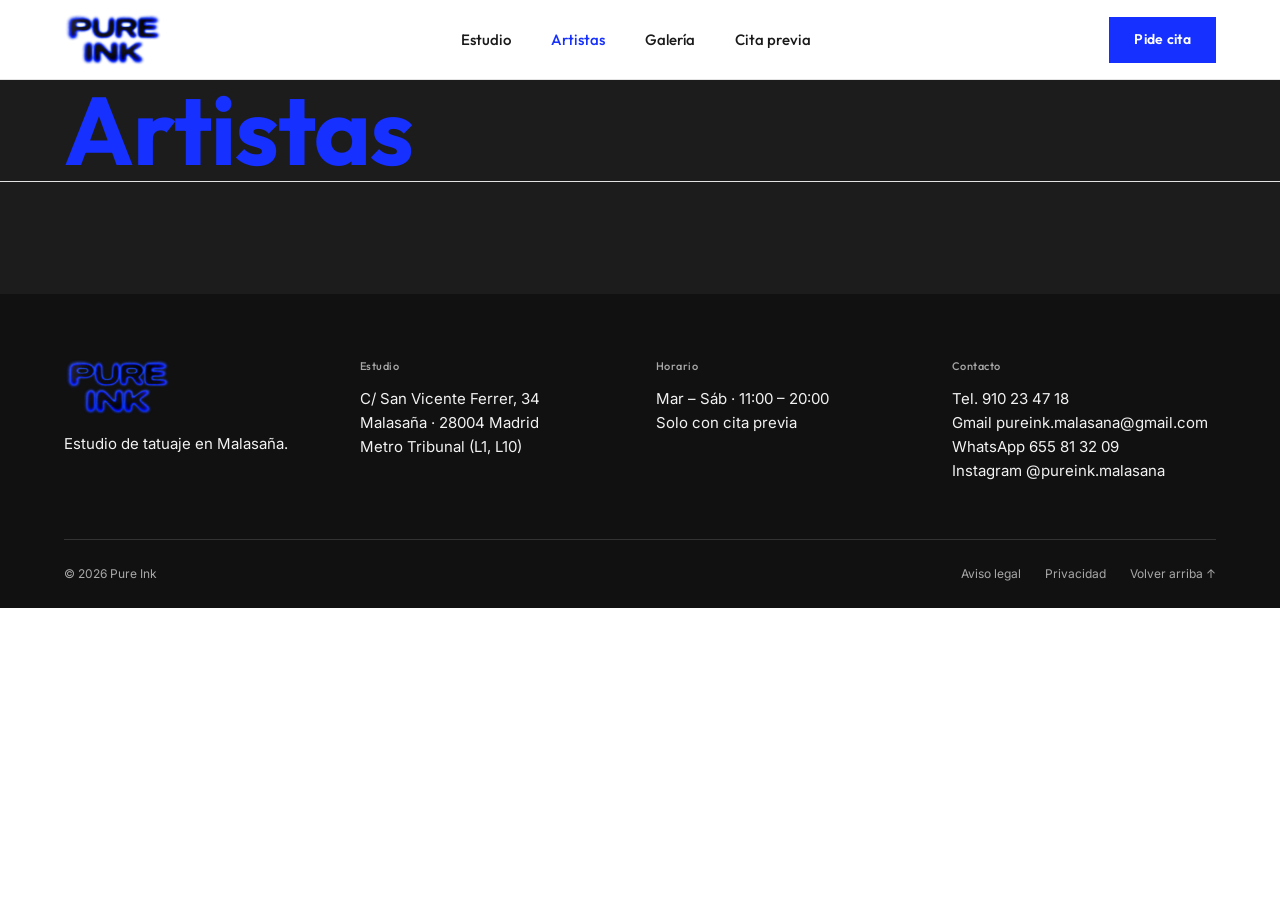
==== commit dd5cd79e: "Galería:Corrección clase cabecera" ====
--- a/artistas.html
+++ b/artistas.html
@@ -47,123 +47,18 @@
 
   <main id="top">
     <!-- Cabecera de página -->
-    <section class="cabecera-pagina seccion-oscura">
+    <section class="cabecera-pagina seccion-oscura cabecera-pagina--halo-suave">
       <div class="contenedor">
         <h1>Artistas</h1>
       </div>
     </section>
 
-    <!-- Pestañas de artistas con jQuery -->
+    <!-- Pestañas de artistas con jQuery (rama: artistas) -->
     <section class="artistas" aria-label="Artistas del estudio">
-
-            <div class="pestanas">
-        <div class="contenedor" role="tablist" aria-label="Artistas">
-          <button type="button" class="pestana activa" role="tab" id="tab-lucia" aria-controls="panel-lucia" aria-selected="true">Lucía Ferrer</button>
-          <button type="button" class="pestana" role="tab" id="tab-dani" aria-controls="panel-dani" aria-selected="false">Dani Ortega</button>
-          <button type="button" class="pestana" role="tab" id="tab-ines" aria-controls="panel-ines" aria-selected="false">Inés Calvo</button>
-          <button type="button" class="pestana" role="tab" id="tab-marco" aria-controls="panel-marco" aria-selected="false">Marco Sanz</button>
-        </div>
-      </div>
-
-      <div class="contenedor">
-
-        <div class="panel activo" role="tabpanel" id="panel-lucia" aria-labelledby="tab-lucia">
-          <div class="panel__ficha">
-            <img class="panel__retrato" src="media/img/equipo/lucia-ferrer.webp" alt="Retrato de Lucía Ferrer" loading="lazy">
-            <div class="panel__texto">
-              <h2 class="titulo-seccion">Lucía Ferrer</h2>
-              <p class="texto-fino">Lucía tatúa desde 2017 y se ha especializado en fine line y motivos botánicos. Le gustan las piezas pequeñas y delicadas, de trazo fino y con mucho aire, pensadas para envejecer bien en la piel. Antes de cada cita prepara un boceto a mano que ajusta contigo hasta que encaja con tu idea.</p>
-              <ul class="etiquetas-estilo">
-              <li>Fine line</li>
-              <li>Botánico</li>
-              <li>Micro</li>
-              </ul>
-              <a href="cita.html" class="btn btn--relleno">Pide cita con Lucía</a>
-            </div>
-          </div>
-
-          <div class="panel__obras">
-            <img src="media/img/galeria/fineline-02.webp" alt="Tatuaje fine line en antebrazo, de Lucía Ferrer" loading="lazy" data-aos="fade-up" data-aos-delay="0">
-            <img src="media/img/galeria/fineline-03.webp" alt="Tatuaje fine line en clavícula, de Lucía Ferrer" loading="lazy" data-aos="fade-up" data-aos-delay="100">
-            <img src="media/img/galeria/fineline-01.webp" alt="Tatuaje fine line en columna, de Lucía Ferrer" loading="lazy" data-aos="fade-up" data-aos-delay="200">
-            <img src="media/img/galeria/fineline-04.webp" alt="Tatuaje fine line en antebrazo y muñeca, de Lucía Ferrer" loading="lazy" data-aos="fade-up" data-aos-delay="300">
-          </div>
-        </div>
-        <div class="panel" role="tabpanel" id="panel-dani" aria-labelledby="tab-dani" hidden>
-          <div class="panel__ficha">
-            <img class="panel__retrato" src="media/img/equipo/dani-ortega.webp" alt="Retrato de Dani Ortega" loading="lazy">
-            <div class="panel__texto">
-              <h2 class="titulo-seccion">Dani Ortega</h2>
-              <p class="texto-fino">Dani lleva más de diez años tatuando y trabaja con negro sólido, geometría y patrones de inspiración tribal. Le gustan las piezas grandes que siguen la forma del cuerpo, como espaldas, brazos y piernas completos. Las planifica por sesiones para que el proceso sea cómodo y el negro quede uniforme.</p>
-              <ul class="etiquetas-estilo">
-              <li>Blackwork</li>
-              <li>Geométrico</li>
-              <li>Piezas grandes</li>
-              </ul>
-              <a href="cita.html" class="btn btn--relleno">Pide cita con Dani</a>
-            </div>
-          </div>
-
-          <div class="panel__obras">
-            <img src="media/img/galeria/blackwork-01.webp" alt="Tatuaje blackwork en espalda completa, de Dani Ortega" loading="lazy" data-aos="fade-up" data-aos-delay="0">
-            <img src="media/img/galeria/blackwork-03.webp" alt="Tatuaje blackwork en espalda alta, de Dani Ortega" loading="lazy" data-aos="fade-up" data-aos-delay="100">
-            <img src="media/img/galeria/blackwork-04.webp" alt="Tatuaje blackwork en antebrazo, de Dani Ortega" loading="lazy" data-aos="fade-up" data-aos-delay="200">
-            <img src="media/img/galeria/blackwork-02.webp" alt="Tatuaje blackwork en brazo completo, de Dani Ortega" loading="lazy" data-aos="fade-up" data-aos-delay="300">
-          </div>
-        </div>
-        <div class="panel" role="tabpanel" id="panel-ines" aria-labelledby="tab-ines" hidden>
-          <div class="panel__ficha">
-            <img class="panel__retrato" src="media/img/equipo/ines-calvo.webp" alt="Retrato de Inés Calvo" loading="lazy">
-            <div class="panel__texto">
-              <h2 class="titulo-seccion">Inés Calvo</h2>
-              <p class="texto-fino">Inés viene de la ilustración y dibuja cada pieza ornamental a medida, con filigranas, enredaderas y encajes que acompañan el movimiento del cuerpo. Trabaja sobre todo hombros, costados y brazos. Le gusta diseñar en la propia piel con rotulador antes de tatuar para ajustar cada curva.</p>
-              <ul class="etiquetas-estilo">
-              <li>Ornamental</li>
-              <li>Filigrana</li>
-              <li>A medida</li>
-              </ul>
-              <a href="cita.html" class="btn btn--relleno">Pide cita con Inés</a>
-            </div>
-          </div>
-
-          <div class="panel__obras">
-            <img src="media/img/galeria/ornamental-01.webp" alt="Tatuaje ornamental en hombro, de Inés Calvo" loading="lazy" data-aos="fade-up" data-aos-delay="0">
-            <img src="media/img/galeria/ornamental-02.webp" alt="Tatuaje ornamental en costado, de Inés Calvo" loading="lazy" data-aos="fade-up" data-aos-delay="100">
-            <img src="media/img/galeria/ornamental-03.webp" alt="Tatuaje ornamental en antebrazo, de Inés Calvo" loading="lazy" data-aos="fade-up" data-aos-delay="200">
-            <img src="media/img/galeria/ornamental-04.webp" alt="Tatuaje ornamental en hombro y brazo, de Inés Calvo" loading="lazy" data-aos="fade-up" data-aos-delay="300">
-          </div>
-        </div>
-        <div class="panel" role="tabpanel" id="panel-marco" aria-labelledby="tab-marco" hidden>
-          <div class="panel__ficha">
-            <img class="panel__retrato" src="media/img/equipo/marco-sanz.webp" alt="Retrato de Marco Sanz" loading="lazy">
-            <div class="panel__texto">
-              <h2 class="titulo-seccion">Marco Sanz</h2>
-              <p class="texto-fino">Marco es calígrafo y tatuador. Diseña letras a mano, desde góticas y caligrafía clásica hasta tipografías inventadas para cada palabra, y cuida que se lean bien con los años. Si tienes una frase o un nombre, te propone varias versiones antes de elegir la definitiva.</p>
-              <ul class="etiquetas-estilo">
-              <li>Lettering</li>
-              <li>Caligrafía</li>
-              <li>Letras a mano</li>
-              </ul>
-              <a href="cita.html" class="btn btn--relleno">Pide cita con Marco</a>
-            </div>
-          </div>
-
-          <div class="panel__obras">
-            <img src="media/img/galeria/lettering-01.webp" alt="Tatuaje lettering en antebrazo, de Marco Sanz" loading="lazy" data-aos="fade-up" data-aos-delay="0">
-            <img src="media/img/galeria/lettering-02.webp" alt="Tatuaje lettering en antebrazo, de Marco Sanz" loading="lazy" data-aos="fade-up" data-aos-delay="100">
-            <img src="media/img/galeria/lettering-03.webp" alt="Tatuaje lettering en costado, de Marco Sanz" loading="lazy" data-aos="fade-up" data-aos-delay="200">
-            <img src="media/img/galeria/lettering-04.webp" alt="Tatuaje lettering en hombro, de Marco Sanz" loading="lazy" data-aos="fade-up" data-aos-delay="300">
-          </div>
-        </div>
-      </div>
     </section>
 
     <!-- Llamada a la acción -->
     <section class="cta seccion-oscura">
-      <div class="contenedor">
-        <h2 id="titulo-cta" class="titulo-seccion" data-aos="fade-up">¿No sabes con quién?<br>Te <span class="azul">orientamos</span> en la cita.</h2>
-        <a href="cita.html" class="btn btn--relleno">Pide cita</a>
-      </div>
     </section>
   </main>
 
--- a/css/estilos.css
+++ b/css/estilos.css
@@ -465,6 +465,139 @@
 .cta h2 { margin-bottom: var(--e-4); }
 .cta__botones { display: flex; flex-direction: column; gap: 12px; }
 
+/* 15. Galería - rejilla y modal */
+.galeria { padding-block: var(--e-4) var(--e-7); }
+.galeria .obra figcaption { color: var(--gris-claro); font-weight: 500; }
+.cabecera-pagina--halo-suave h1 { color: var(--azul); }  
+.obra__foto { cursor: pointer; }
+
+.modal {
+  position: fixed;
+  inset: 0;
+  z-index: 200;
+  overflow-y: auto;
+  background: var(--azul);
+  color: var(--blanco);
+}
+.modal[hidden] { display: none; }
+.modal__caja {
+  min-height: 100%;
+  display: flex;
+  flex-direction: column;
+  gap: var(--e-3);
+  padding-block: var(--e-8) var(--e-4);
+}
+.modal__foto { position: relative; margin-inline: calc(var(--margen) * -1); background: #000; }
+.modal__foto img { width: 100%; height: 50vh; object-fit: contain; }
+.modal__cerrar {
+  position: absolute;
+  top: 8px;
+  right: 8px;
+  z-index: 2;
+  width: 48px;
+  height: 48px;
+  border: 0;
+  background: transparent;
+  color: var(--blanco);
+}
+.modal__flecha {
+  position: absolute;
+  top: 50%;
+  width: 48px;
+  height: 48px;
+  margin-top: -24px;
+  border: 1.5px solid rgba(255, 255, 255, .8);
+  border-radius: 50%;
+  background: rgba(0, 0, 0, .35);
+  color: var(--blanco);
+  display: none;      /* en móvil se pasa deslizando con el dedo */
+}
+.modal__flecha--ant { left: 16px; }
+.modal__flecha--sig { right: 16px; }
+.modal__info { display: flex; flex-direction: column; gap: var(--e-3); }
+.modal__info h2 { font-size: 28px; }
+.modal__datos {
+  display: grid;
+  grid-template-columns: 96px 1fr;
+  gap: 12px 16px;
+  margin: 0;
+  padding-top: 18px;
+  border-top: 1px solid rgba(255, 255, 255, .4);
+}
+.modal__datos dd { margin: 0; }
+.modal .etiqueta { color: var(--blanco); opacity: .8; }
+.modal__boton { background: var(--blanco); border-color: var(--blanco); color: var(--azul); width: 100%; }
+.modal__boton:hover { background: var(--negro); border-color: var(--negro); color: var(--blanco); }
+body.modal-abierto { overflow: hidden; }
+
+
+/* 16. Cita previa (rama: cita) */
+.cita { padding-block: var(--e-5) var(--e-7); }
+.cita__rejilla { display: grid; gap: var(--e-5); }
+.formulario { display: flex; flex-direction: column; gap: 22px; }
+.formulario__campos { display: grid; gap: 22px; }
+.campo { display: flex; flex-direction: column; gap: 10px; font-family: var(--fuente-detalles); font-size: 14px; font-weight: 500; }
+.campo input:not([type="checkbox"]),
+.campo select {
+  height: 50px;
+  border: 0;
+  border-bottom: 1.5px solid var(--negro);
+  background: transparent;
+  font: 400 16px var(--fuente-texto);
+  color: var(--negro);
+}
+.campo textarea {
+  padding: 14px;
+  border: 1.5px solid var(--negro);
+  background: transparent;
+  font: 400 16px/1.5 var(--fuente-texto);
+  resize: vertical;
+}
+.campo--check label { display: flex; gap: 12px; align-items: center; font-family: var(--fuente-texto); font-weight: 400; }
+.campo--check input { width: 20px; height: 20px; flex: none; accent-color: var(--azul); }
+.campo__ayuda { color: var(--gris-texto); font-size: 12px; font-family: var(--fuente-texto); font-weight: 400; }
+.campo__error { color: #b3261e; font-size: 12px; font-family: var(--fuente-texto); }
+.campo__error:empty { display: none; }
+.campo.error input,
+.campo.error select,
+.campo.error textarea { border-color: #b3261e; border-bottom-width: 2px; }
+.formulario .btn { width: 100%; }
+.formulario__ok {
+  padding: var(--e-2) var(--e-3);
+  background: var(--azul);
+  color: var(--blanco);
+  font-weight: 500;
+}
+
+.como-funciona {
+  align-self: start;
+  padding: 28px 24px;
+  background: var(--azul);
+  color: var(--blanco);
+}
+.como-funciona h3 { font-size: 28px; text-transform: uppercase; margin-bottom: var(--e-3); }
+.como-funciona ol { display: grid; gap: var(--e-2); margin: 0 0 var(--e-3); padding: 0; list-style: none; font-weight: var(--peso-fino); font-size: 17px; }
+.como-funciona li { display: flex; gap: 14px; align-items: baseline; }
+.como-funciona li b { font-family: var(--fuente-detalles); font-size: 22px; font-weight: 700; }
+.como-funciona__senal { padding-top: 14px; border-top: 1px solid rgba(255, 255, 255, .5); font-size: 12px; line-height: 1.5; }
+.como-funciona .etiqueta { display: block; margin-bottom: 6px; color: var(--blanco); }
+
+.donde { display: grid; }
+.donde__texto {
+  display: flex;
+  flex-direction: column;
+  justify-content: center;
+  gap: var(--e-2);
+  padding: var(--e-5) var(--margen);
+  background: var(--azul);
+  color: var(--blanco);
+}
+.donde .etiqueta { color: var(--blanco); }
+.donde h2 { font-size: 28px; }
+.donde__enlace { align-self: flex-start; padding-bottom: 4px; border-bottom: 1.5px solid currentColor; font-family: var(--fuente-detalles); font-weight: 600; }
+.donde__mapa { width: 100%; height: 240px; border: 0; filter: grayscale(1); }
+
+
 /* 7. Breakpoints */
 
 /* Tablet */
@@ -502,6 +635,16 @@
   .equipo__boton .btn { width: auto; }
   .cta__botones { flex-direction: row; justify-content: center; }
 
+  .modal__flecha { display: block; }
+  .modal__foto { margin-inline: 0; }
+  .modal__foto img { height: 60vh; }
+  .modal__info { display: grid; grid-template-columns: repeat(2, minmax(0, 1fr)); gap: var(--e-4); align-items: start; }
+  .modal__boton { width: auto; justify-self: start; }
+
+  .formulario__campos { grid-template-columns: repeat(2, minmax(0, 1fr)); gap: 26px 24px; }
+  .campo--ancho { grid-column: span 2; }
+  .formulario .btn { width: auto; align-self: flex-start; }
+  .donde__mapa { height: 300px; }
 }
 
 /* Portátil */
@@ -580,6 +723,22 @@
   .equipo__rejilla { grid-template-columns: repeat(4, minmax(0, 1fr)); }
   .equipo h2 { text-align: left; }
 
+  .modal__caja { flex-direction: row; align-items: center; gap: var(--e-5); padding-block: var(--e-8); }
+  .modal__foto { flex: 7; }
+  .modal__foto img { height: 640px; max-height: 80vh; }
+  .modal__info { flex: 5; display: flex; }
+  .modal__info h2 { font-size: 40px; }
+  .modal__datos { width: 100%; }
+  .modal__boton { align-self: flex-start; }
+
+
+  .cita__rejilla { grid-template-columns: 7fr 1fr 4fr; }
+  .como-funciona { grid-column: 3; padding: 36px 32px; }
+  .como-funciona h3 { font-size: 32px; }
+  .donde { grid-template-columns: repeat(2, minmax(0, 1fr)); }
+  .donde__texto { padding: var(--e-8); }
+  .donde h2 { font-size: 40px; }
+  .donde__mapa { height: 100%; min-height: 420px; }
 }
 
 /* Escritorio */
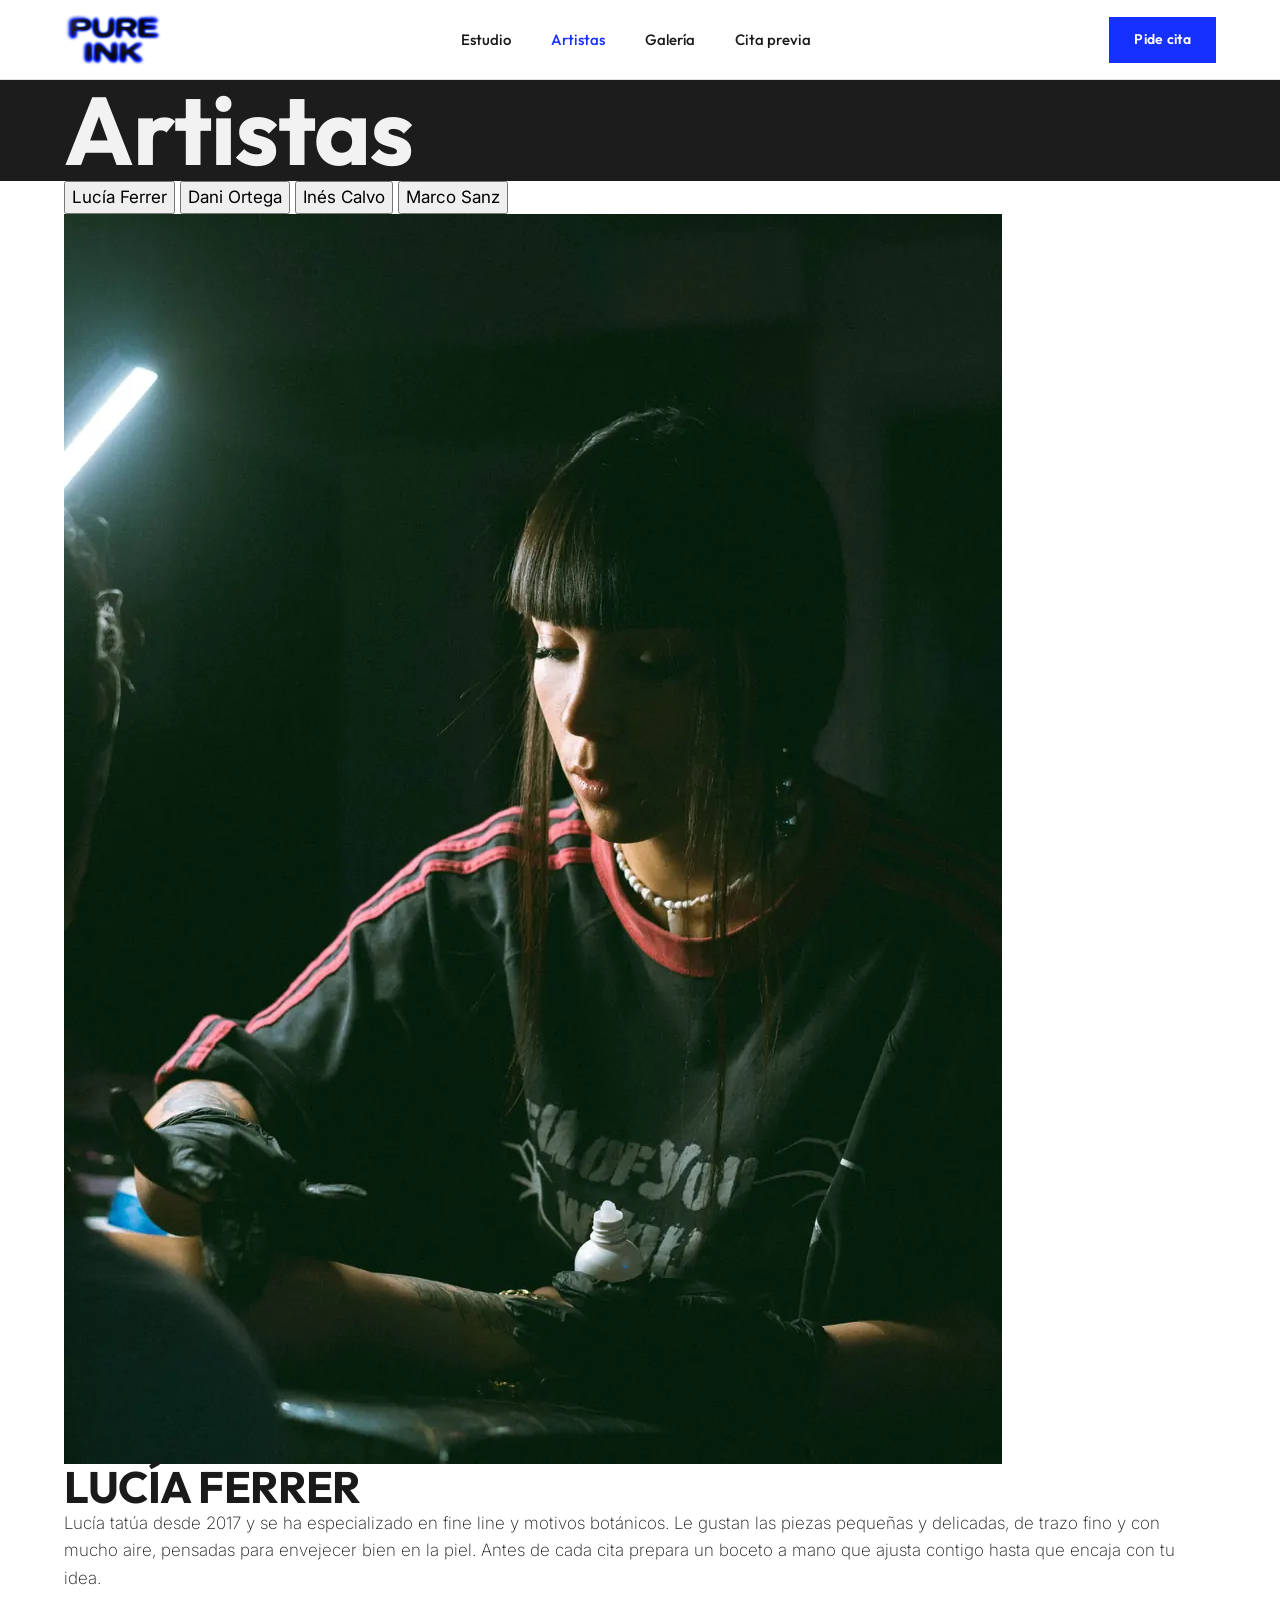
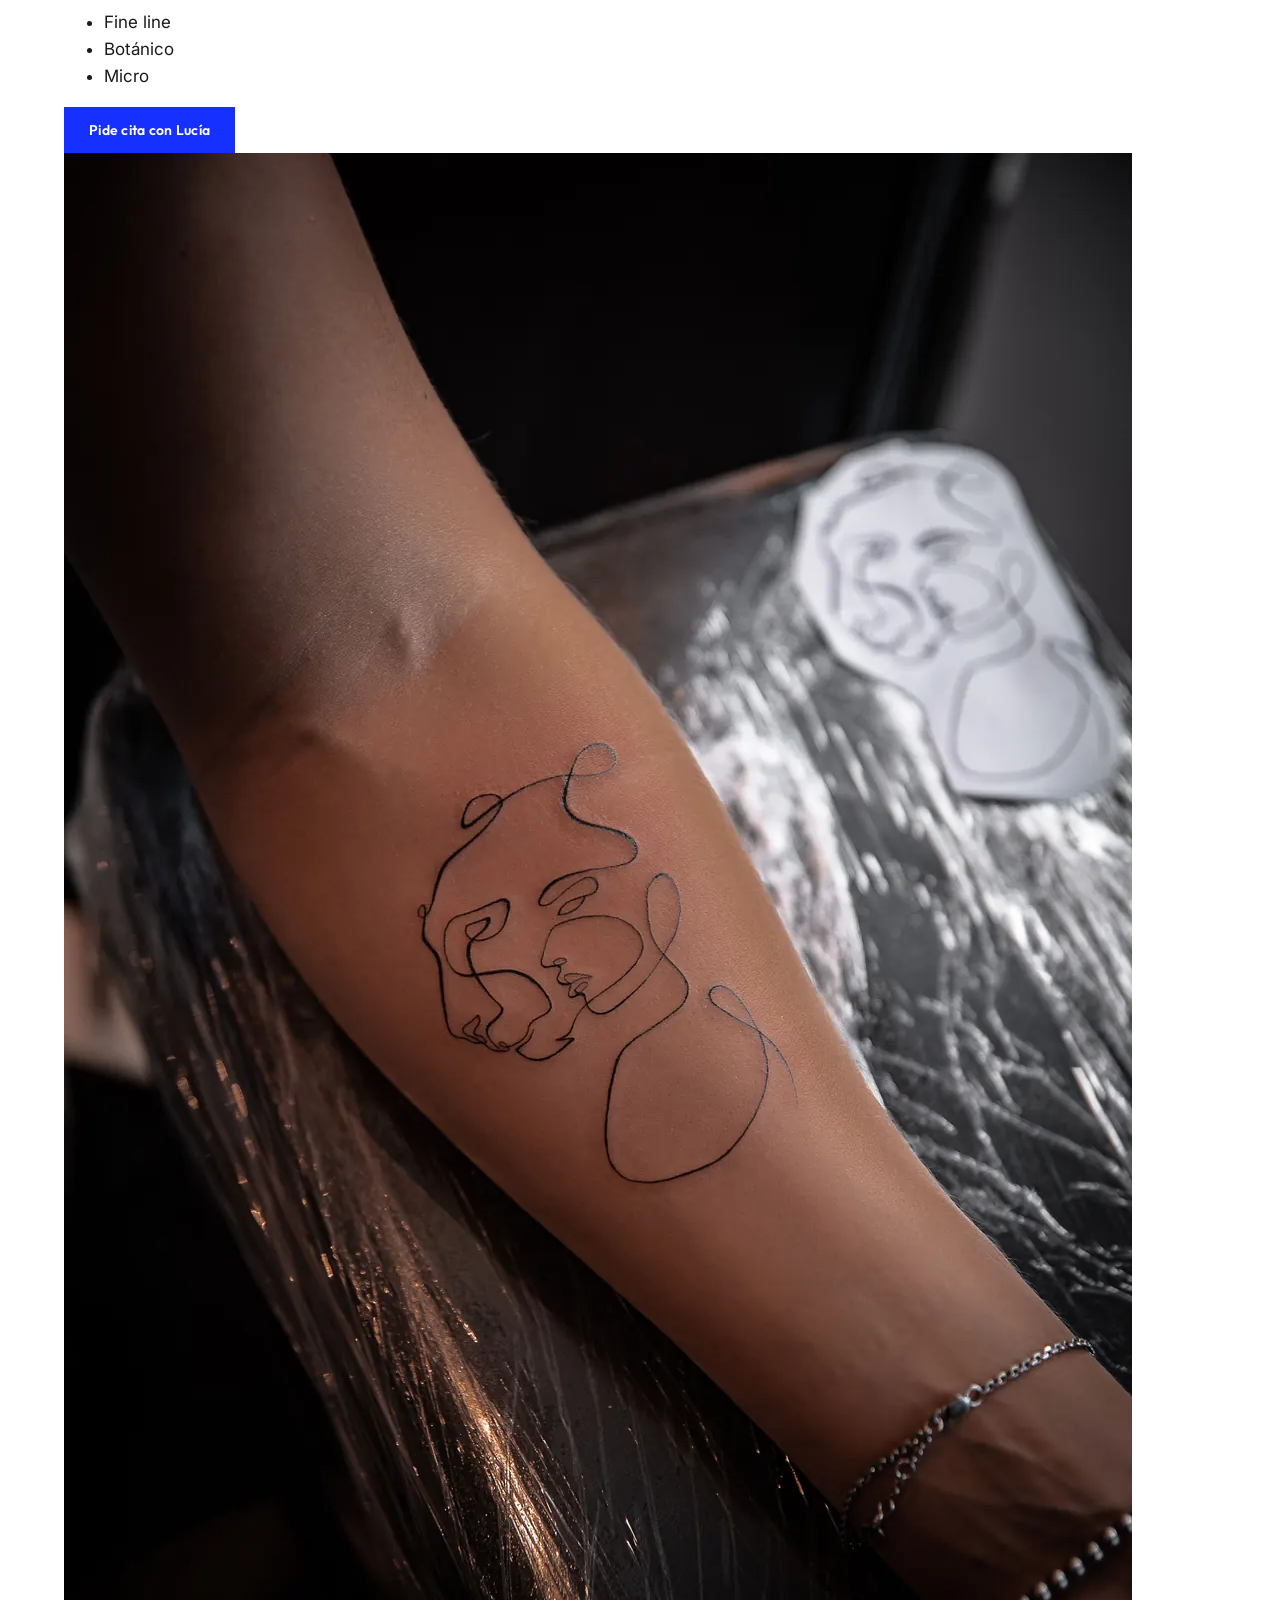
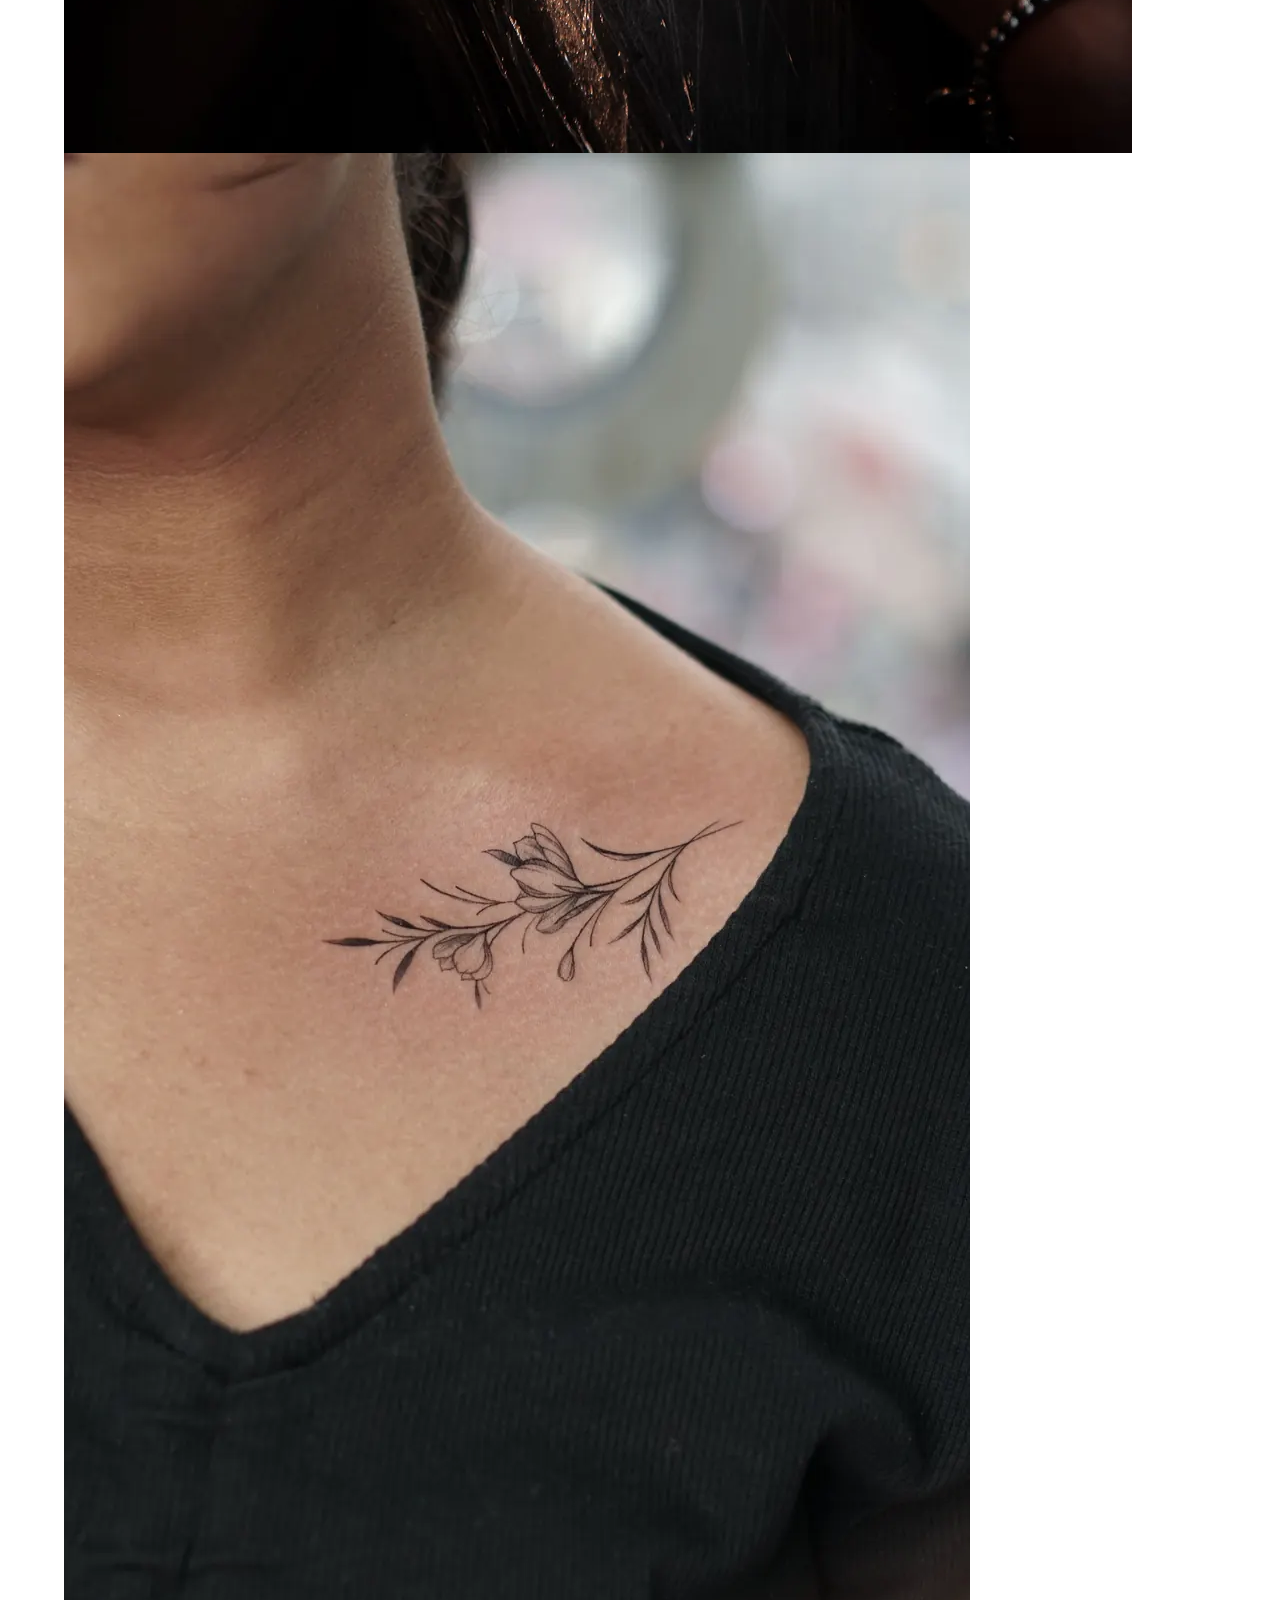
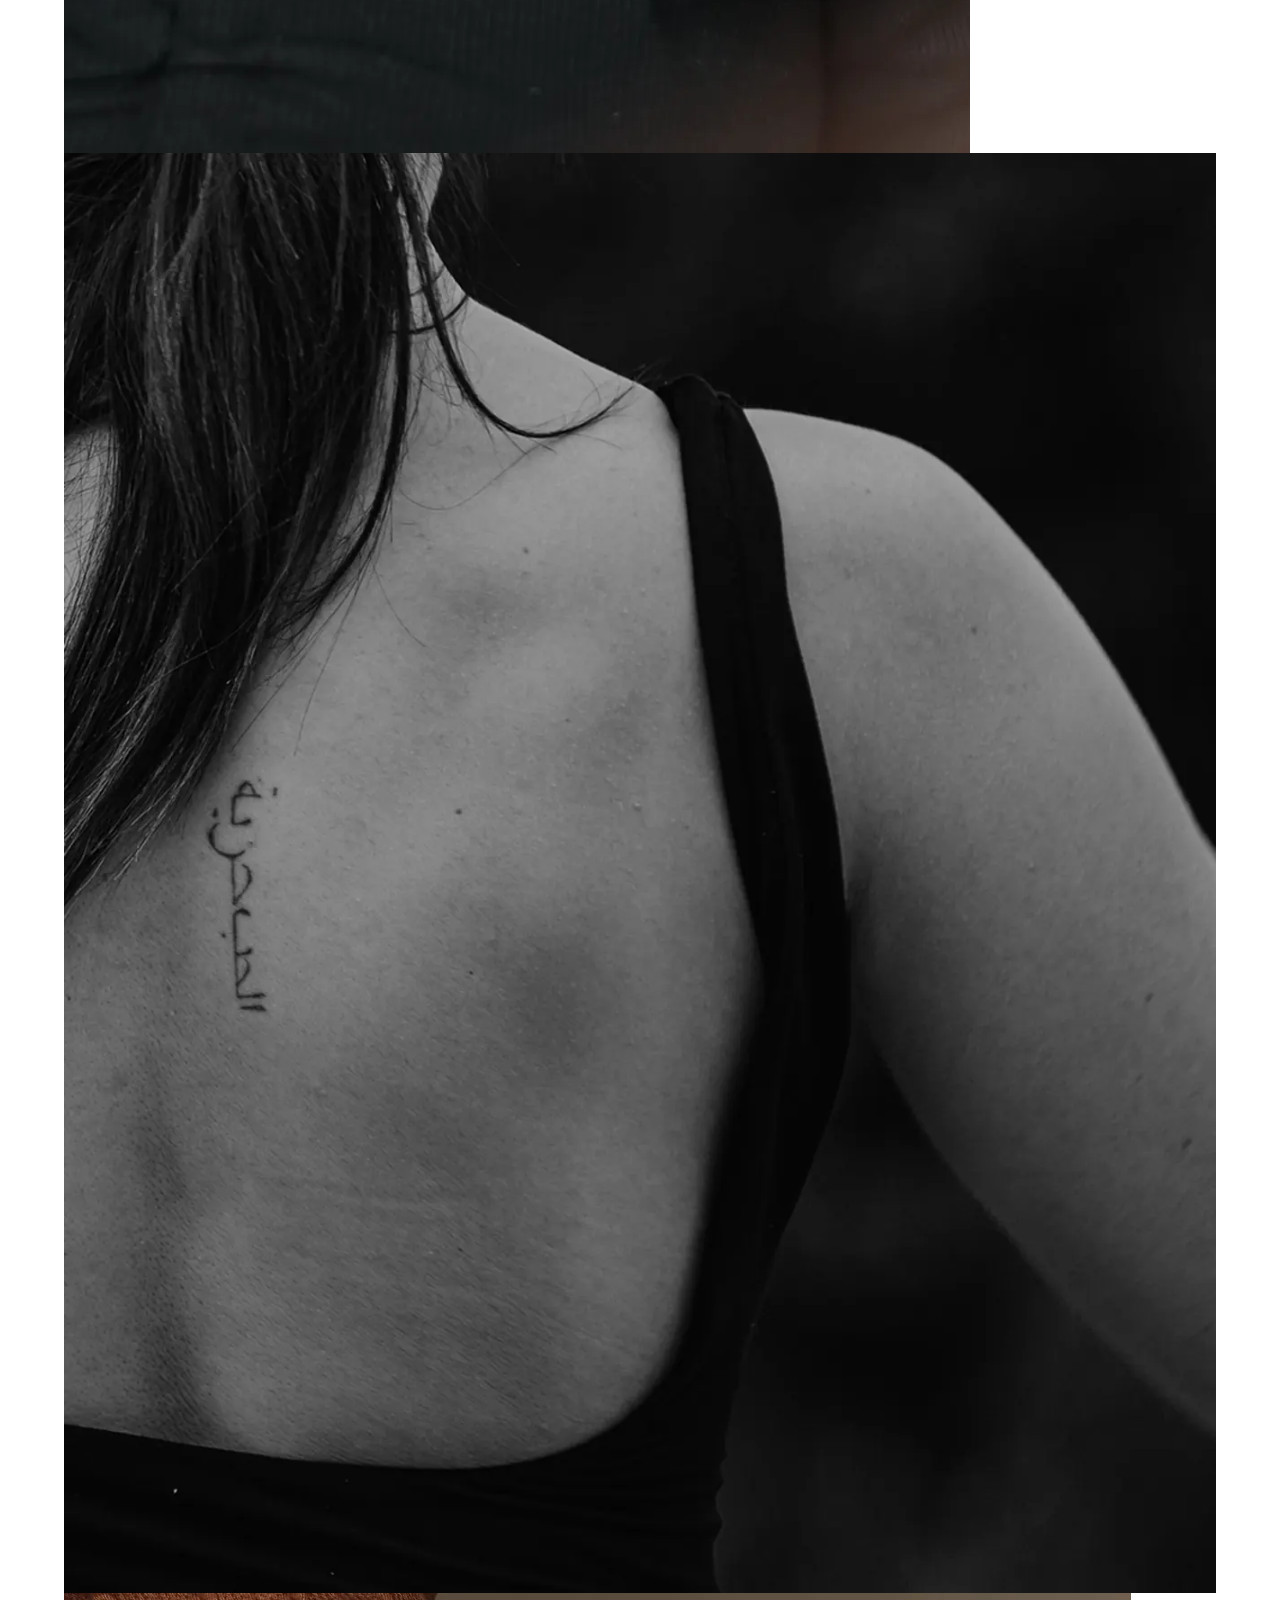
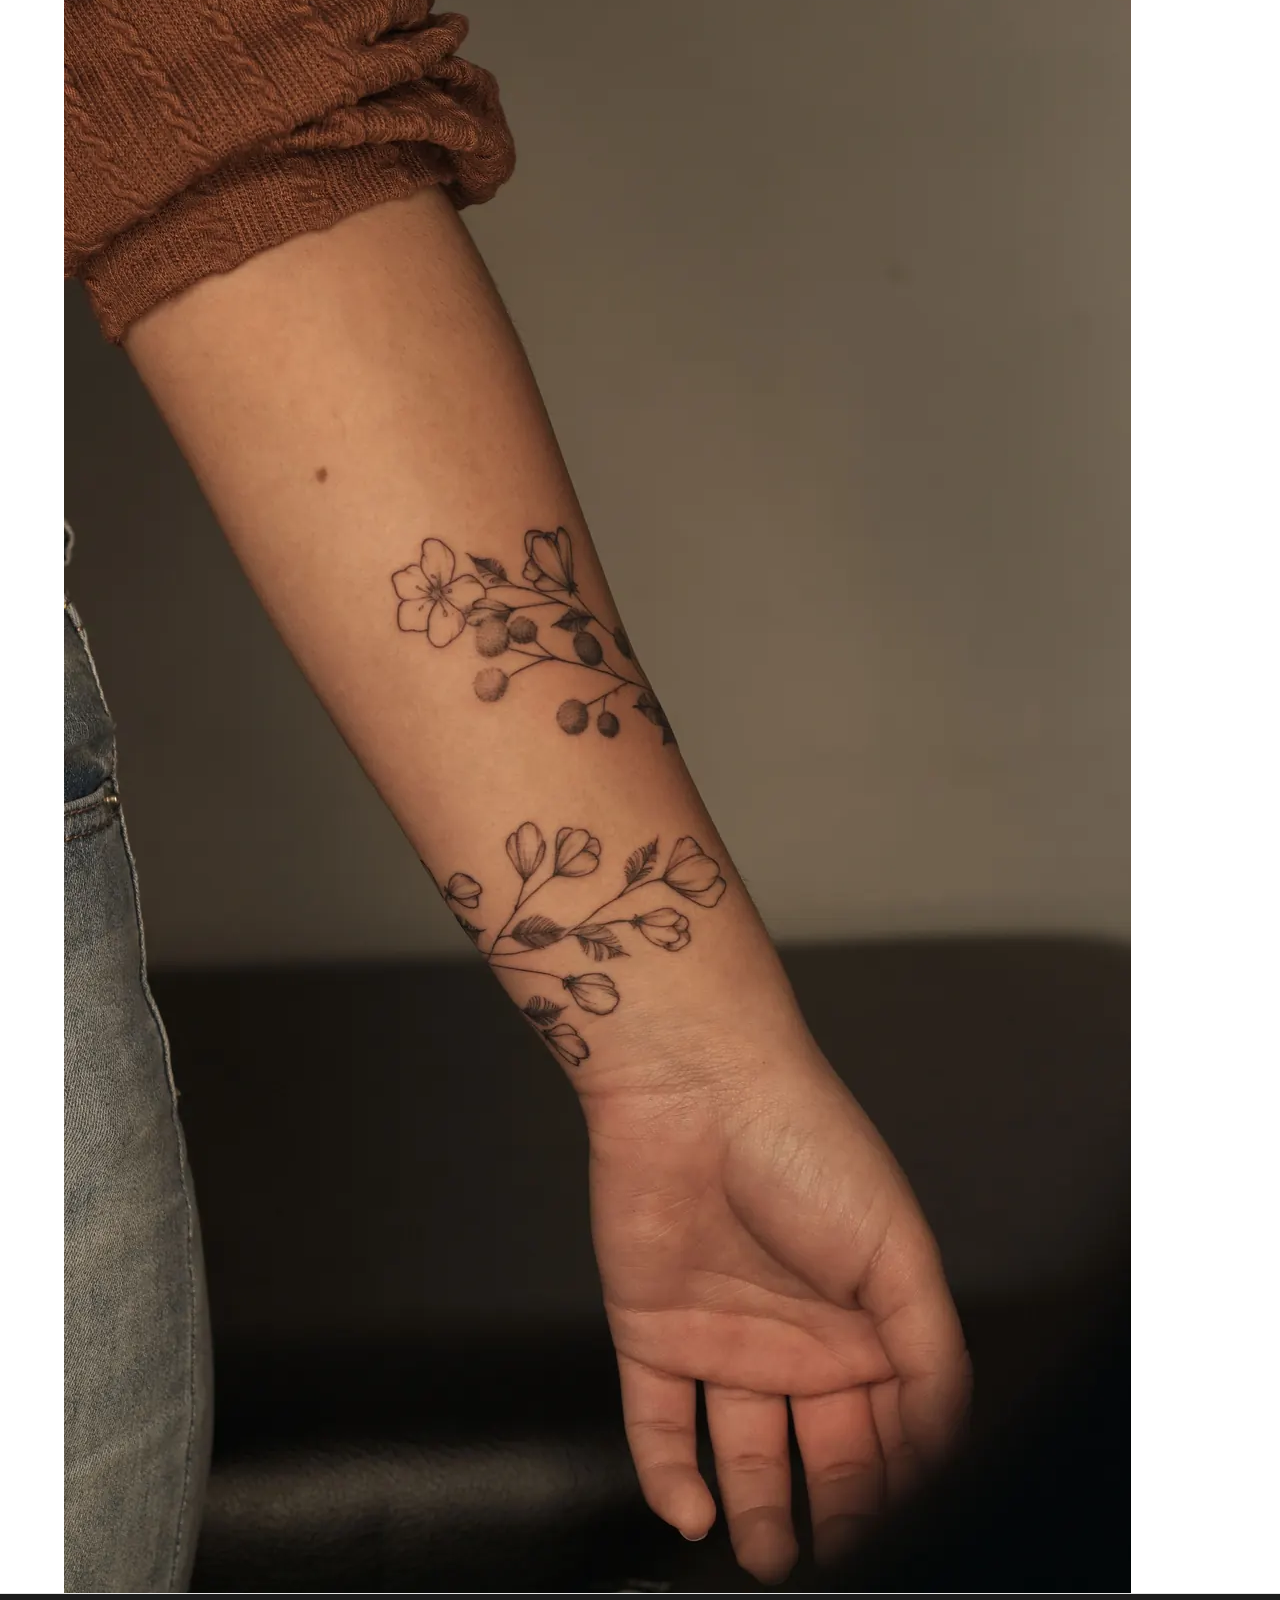
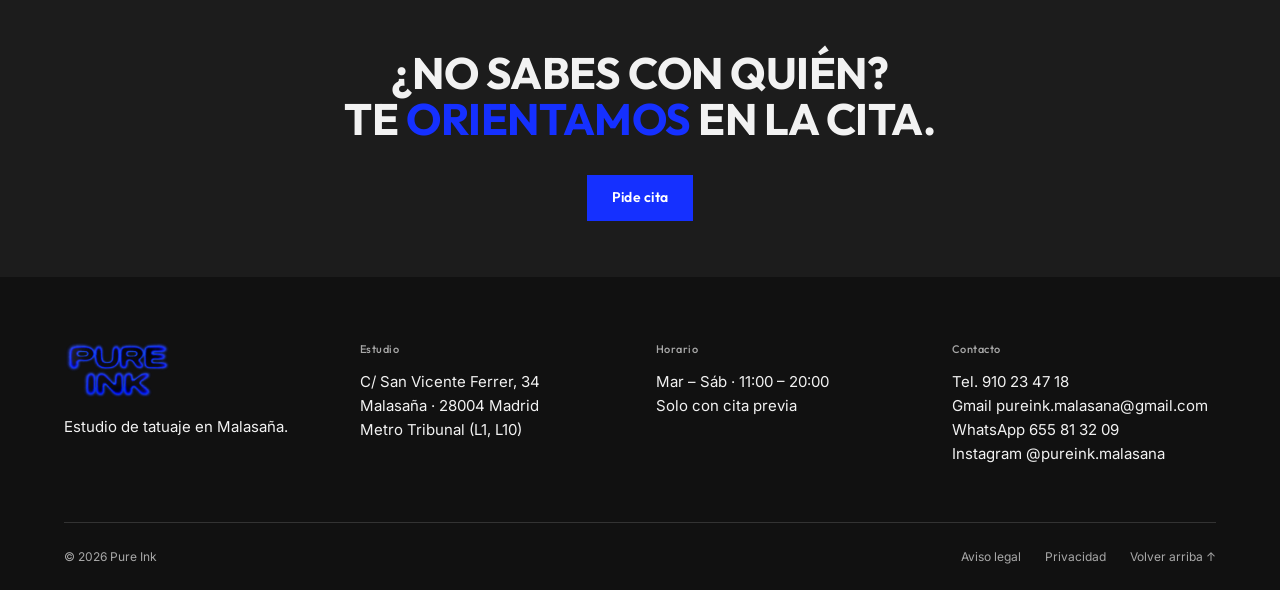
==== commit 5009463e: "Merge pull request #7 from victoriaeng04-creator/Artistas(cabecera-y-cta) Artistas: corrección clase" ====
--- a/artistas.html
+++ b/artistas.html
@@ -47,18 +47,123 @@
 
   <main id="top">
     <!-- Cabecera de página -->
-    <section class="cabecera-pagina seccion-oscura cabecera-pagina--halo-suave">
+    <section class="cabecera-pagina seccion-oscura cabecera-pagina--halo">
       <div class="contenedor">
         <h1>Artistas</h1>
       </div>
     </section>
 
-    <!-- Pestañas de artistas con jQuery (rama: artistas) -->
+    <!-- Pestañas de artistas con jQuery -->
     <section class="artistas" aria-label="Artistas del estudio">
+
+            <div class="pestanas">
+        <div class="contenedor" role="tablist" aria-label="Artistas">
+          <button type="button" class="pestana activa" role="tab" id="tab-lucia" aria-controls="panel-lucia" aria-selected="true">Lucía Ferrer</button>
+          <button type="button" class="pestana" role="tab" id="tab-dani" aria-controls="panel-dani" aria-selected="false">Dani Ortega</button>
+          <button type="button" class="pestana" role="tab" id="tab-ines" aria-controls="panel-ines" aria-selected="false">Inés Calvo</button>
+          <button type="button" class="pestana" role="tab" id="tab-marco" aria-controls="panel-marco" aria-selected="false">Marco Sanz</button>
+        </div>
+      </div>
+
+      <div class="contenedor">
+
+        <div class="panel activo" role="tabpanel" id="panel-lucia" aria-labelledby="tab-lucia">
+          <div class="panel__ficha">
+            <img class="panel__retrato" src="media/img/equipo/lucia-ferrer.webp" alt="Retrato de Lucía Ferrer" loading="lazy">
+            <div class="panel__texto">
+              <h2 class="titulo-seccion">Lucía Ferrer</h2>
+              <p class="texto-fino">Lucía tatúa desde 2017 y se ha especializado en fine line y motivos botánicos. Le gustan las piezas pequeñas y delicadas, de trazo fino y con mucho aire, pensadas para envejecer bien en la piel. Antes de cada cita prepara un boceto a mano que ajusta contigo hasta que encaja con tu idea.</p>
+              <ul class="etiquetas-estilo">
+              <li>Fine line</li>
+              <li>Botánico</li>
+              <li>Micro</li>
+              </ul>
+              <a href="cita.html" class="btn btn--relleno">Pide cita con Lucía</a>
+            </div>
+          </div>
+
+          <div class="panel__obras">
+            <img src="media/img/galeria/fineline-02.webp" alt="Tatuaje fine line en antebrazo, de Lucía Ferrer" loading="lazy" data-aos="fade-up" data-aos-delay="0">
+            <img src="media/img/galeria/fineline-03.webp" alt="Tatuaje fine line en clavícula, de Lucía Ferrer" loading="lazy" data-aos="fade-up" data-aos-delay="100">
+            <img src="media/img/galeria/fineline-01.webp" alt="Tatuaje fine line en columna, de Lucía Ferrer" loading="lazy" data-aos="fade-up" data-aos-delay="200">
+            <img src="media/img/galeria/fineline-04.webp" alt="Tatuaje fine line en antebrazo y muñeca, de Lucía Ferrer" loading="lazy" data-aos="fade-up" data-aos-delay="300">
+          </div>
+        </div>
+        <div class="panel" role="tabpanel" id="panel-dani" aria-labelledby="tab-dani" hidden>
+          <div class="panel__ficha">
+            <img class="panel__retrato" src="media/img/equipo/dani-ortega.webp" alt="Retrato de Dani Ortega" loading="lazy">
+            <div class="panel__texto">
+              <h2 class="titulo-seccion">Dani Ortega</h2>
+              <p class="texto-fino">Dani lleva más de diez años tatuando y trabaja con negro sólido, geometría y patrones de inspiración tribal. Le gustan las piezas grandes que siguen la forma del cuerpo, como espaldas, brazos y piernas completos. Las planifica por sesiones para que el proceso sea cómodo y el negro quede uniforme.</p>
+              <ul class="etiquetas-estilo">
+              <li>Blackwork</li>
+              <li>Geométrico</li>
+              <li>Piezas grandes</li>
+              </ul>
+              <a href="cita.html" class="btn btn--relleno">Pide cita con Dani</a>
+            </div>
+          </div>
+
+          <div class="panel__obras">
+            <img src="media/img/galeria/blackwork-01.webp" alt="Tatuaje blackwork en espalda completa, de Dani Ortega" loading="lazy" data-aos="fade-up" data-aos-delay="0">
+            <img src="media/img/galeria/blackwork-03.webp" alt="Tatuaje blackwork en espalda alta, de Dani Ortega" loading="lazy" data-aos="fade-up" data-aos-delay="100">
+            <img src="media/img/galeria/blackwork-04.webp" alt="Tatuaje blackwork en antebrazo, de Dani Ortega" loading="lazy" data-aos="fade-up" data-aos-delay="200">
+            <img src="media/img/galeria/blackwork-02.webp" alt="Tatuaje blackwork en brazo completo, de Dani Ortega" loading="lazy" data-aos="fade-up" data-aos-delay="300">
+          </div>
+        </div>
+        <div class="panel" role="tabpanel" id="panel-ines" aria-labelledby="tab-ines" hidden>
+          <div class="panel__ficha">
+            <img class="panel__retrato" src="media/img/equipo/ines-calvo.webp" alt="Retrato de Inés Calvo" loading="lazy">
+            <div class="panel__texto">
+              <h2 class="titulo-seccion">Inés Calvo</h2>
+              <p class="texto-fino">Inés viene de la ilustración y dibuja cada pieza ornamental a medida, con filigranas, enredaderas y encajes que acompañan el movimiento del cuerpo. Trabaja sobre todo hombros, costados y brazos. Le gusta diseñar en la propia piel con rotulador antes de tatuar para ajustar cada curva.</p>
+              <ul class="etiquetas-estilo">
+              <li>Ornamental</li>
+              <li>Filigrana</li>
+              <li>A medida</li>
+              </ul>
+              <a href="cita.html" class="btn btn--relleno">Pide cita con Inés</a>
+            </div>
+          </div>
+
+          <div class="panel__obras">
+            <img src="media/img/galeria/ornamental-01.webp" alt="Tatuaje ornamental en hombro, de Inés Calvo" loading="lazy" data-aos="fade-up" data-aos-delay="0">
+            <img src="media/img/galeria/ornamental-02.webp" alt="Tatuaje ornamental en costado, de Inés Calvo" loading="lazy" data-aos="fade-up" data-aos-delay="100">
+            <img src="media/img/galeria/ornamental-03.webp" alt="Tatuaje ornamental en antebrazo, de Inés Calvo" loading="lazy" data-aos="fade-up" data-aos-delay="200">
+            <img src="media/img/galeria/ornamental-04.webp" alt="Tatuaje ornamental en hombro y brazo, de Inés Calvo" loading="lazy" data-aos="fade-up" data-aos-delay="300">
+          </div>
+        </div>
+        <div class="panel" role="tabpanel" id="panel-marco" aria-labelledby="tab-marco" hidden>
+          <div class="panel__ficha">
+            <img class="panel__retrato" src="media/img/equipo/marco-sanz.webp" alt="Retrato de Marco Sanz" loading="lazy">
+            <div class="panel__texto">
+              <h2 class="titulo-seccion">Marco Sanz</h2>
+              <p class="texto-fino">Marco es calígrafo y tatuador. Diseña letras a mano, desde góticas y caligrafía clásica hasta tipografías inventadas para cada palabra, y cuida que se lean bien con los años. Si tienes una frase o un nombre, te propone varias versiones antes de elegir la definitiva.</p>
+              <ul class="etiquetas-estilo">
+              <li>Lettering</li>
+              <li>Caligrafía</li>
+              <li>Letras a mano</li>
+              </ul>
+              <a href="cita.html" class="btn btn--relleno">Pide cita con Marco</a>
+            </div>
+          </div>
+
+          <div class="panel__obras">
+            <img src="media/img/galeria/lettering-01.webp" alt="Tatuaje lettering en antebrazo, de Marco Sanz" loading="lazy" data-aos="fade-up" data-aos-delay="0">
+            <img src="media/img/galeria/lettering-02.webp" alt="Tatuaje lettering en antebrazo, de Marco Sanz" loading="lazy" data-aos="fade-up" data-aos-delay="100">
+            <img src="media/img/galeria/lettering-03.webp" alt="Tatuaje lettering en costado, de Marco Sanz" loading="lazy" data-aos="fade-up" data-aos-delay="200">
+            <img src="media/img/galeria/lettering-04.webp" alt="Tatuaje lettering en hombro, de Marco Sanz" loading="lazy" data-aos="fade-up" data-aos-delay="300">
+          </div>
+        </div>
+      </div>
     </section>
 
     <!-- Llamada a la acción -->
     <section class="cta seccion-oscura">
+      <div class="contenedor">
+        <h2 id="titulo-cta" class="titulo-seccion" data-aos="fade-up">¿No sabes con quién?<br>Te <span class="azul">orientamos</span> en la cita.</h2>
+        <a href="cita.html" class="btn btn--relleno">Pide cita</a>
+      </div>
     </section>
   </main>
 
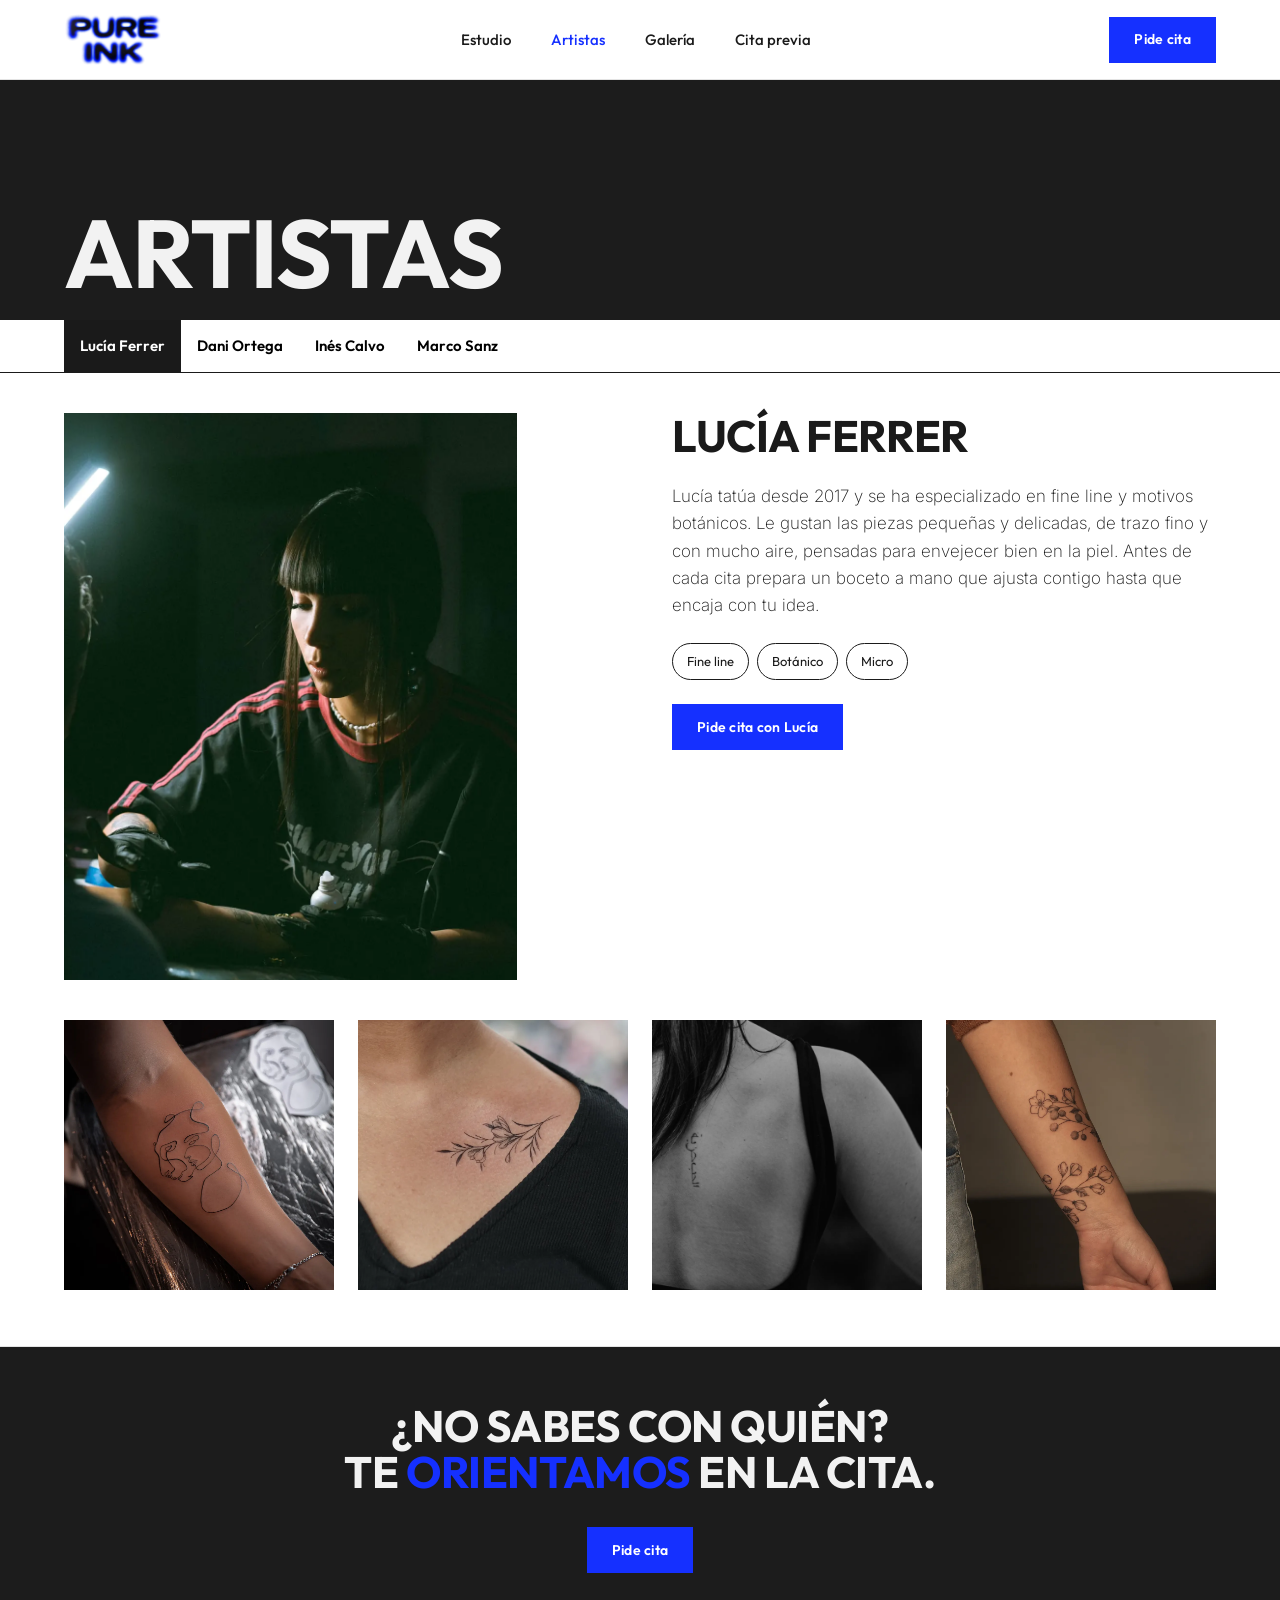
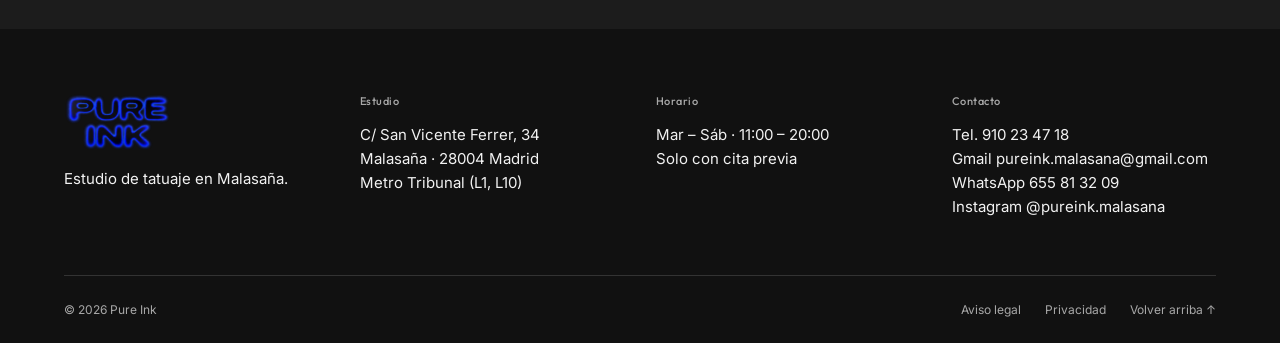
==== commit dc5d6743: "Merge branch 'main' into Citas" ====
--- a/artistas.html
+++ b/artistas.html
@@ -47,7 +47,7 @@
 
   <main id="top">
     <!-- Cabecera de página -->
-    <section class="cabecera-pagina seccion-oscura cabecera-pagina--halo">
+    <section class="cabecera-pagina seccion-oscura">
       <div class="contenedor">
         <h1>Artistas</h1>
       </div>
--- a/css/estilos.css
+++ b/css/estilos.css
@@ -465,70 +465,63 @@
 .cta h2 { margin-bottom: var(--e-4); }
 .cta__botones { display: flex; flex-direction: column; gap: 12px; }
 
-/* 15. Galería - rejilla y modal */
-.galeria { padding-block: var(--e-4) var(--e-7); }
-.galeria .obra figcaption { color: var(--gris-claro); font-weight: 500; }
-.cabecera-pagina--halo-suave h1 { color: var(--azul); }  
-.obra__foto { cursor: pointer; }
-
-.modal {
-  position: fixed;
-  inset: 0;
-  z-index: 200;
-  overflow-y: auto;
-  background: var(--azul);
-  color: var(--blanco);
-}
-.modal[hidden] { display: none; }
-.modal__caja {
-  min-height: 100%;
-  display: flex;
-  flex-direction: column;
-  gap: var(--e-3);
-  padding-block: var(--e-8) var(--e-4);
-}
-.modal__foto { position: relative; margin-inline: calc(var(--margen) * -1); background: #000; }
-.modal__foto img { width: 100%; height: 50vh; object-fit: contain; }
-.modal__cerrar {
-  position: absolute;
-  top: 8px;
-  right: 8px;
-  z-index: 2;
-  width: 48px;
-  height: 48px;
+
+/* 13. Cabecera de páginas */
+.cabecera-pagina {
+  height: 160px;
+  display: flex;
+  align-items: flex-end;
+  padding-bottom: var(--e-3);
+}
+.cabecera-pagina .contenedor { display: flex; justify-content: space-between; align-items: flex-end; gap: var(--e-2); }
+.cabecera-pagina h1 { text-transform: uppercase; line-height: .9; }
+.cabecera-pagina--halo {
+  background-color: #0d0d0d;
+  background-image: radial-gradient(ellipse 130% 170% at 50% 130%, rgba(21, 48, 255, .85) 0%, rgba(21, 48, 255, .45) 40%, rgba(21, 48, 255, 0) 85%);
+}
+.cabecera-pagina--halo-suave {
+  background-color: var(--blanco);
+  background-image: radial-gradient(ellipse 130% 170% at 50% 130%, rgba(21, 48, 255, .35) 0%, rgba(21, 48, 255, .14) 40%, rgba(21, 48, 255, 0) 85%);
+}
+
+
+.pestanas { border-bottom: 1px solid var(--negro); overflow-x: auto; }
+.pestanas .contenedor { display: flex; }
+.pestana {
+  flex: none;
+  height: 52px;
+  padding: 0 16px;
   border: 0;
   background: transparent;
-  color: var(--blanco);
-}
-.modal__flecha {
-  position: absolute;
-  top: 50%;
-  width: 48px;
-  height: 48px;
-  margin-top: -24px;
-  border: 1.5px solid rgba(255, 255, 255, .8);
-  border-radius: 50%;
-  background: rgba(0, 0, 0, .35);
-  color: var(--blanco);
-  display: none;      /* en móvil se pasa deslizando con el dedo */
-}
-.modal__flecha--ant { left: 16px; }
-.modal__flecha--sig { right: 16px; }
-.modal__info { display: flex; flex-direction: column; gap: var(--e-3); }
-.modal__info h2 { font-size: 28px; }
-.modal__datos {
+  font-family: var(--fuente-detalles);
+  font-size: 15px;
+  font-weight: 600;
+}
+.pestana.activa { background: var(--negro); color: var(--blanco); }
+.panel { padding-block: var(--e-5) var(--e-7); }
+.panel__ficha { display: grid; gap: var(--e-4); }
+.panel__retrato { width: 100%; aspect-ratio: 4 / 5; object-fit: cover; }
+.panel__texto { display: flex; flex-direction: column; align-items: flex-start; gap: var(--e-3); }
+.etiquetas-estilo { display: flex; flex-wrap: wrap; gap: 8px; margin: 0; padding: 0; list-style: none; }
+.etiquetas-estilo li {
+  padding: 7px 14px;
+  border: 1px solid var(--negro);
+  border-radius: var(--radio-pastilla);
+  font-family: var(--fuente-detalles);
+  font-size: 13px;
+}
+.panel__texto .btn { width: 100%; }
+.panel__obras {
   display: grid;
-  grid-template-columns: 96px 1fr;
-  gap: 12px 16px;
-  margin: 0;
-  padding-top: 18px;
-  border-top: 1px solid rgba(255, 255, 255, .4);
-}
-.modal__datos dd { margin: 0; }
-.modal .etiqueta { color: var(--blanco); opacity: .8; }
-.modal__boton { background: var(--blanco); border-color: var(--blanco); color: var(--azul); width: 100%; }
-.modal__boton:hover { background: var(--negro); border-color: var(--negro); color: var(--blanco); }
-body.modal-abierto { overflow: hidden; }
+  grid-template-columns: repeat(2, minmax(0, 1fr));
+  gap: var(--gutter);
+  margin-top: var(--e-5);
+}
+.panel__obras img { width: 100%; aspect-ratio: 1; object-fit: cover; }
+
+.cta--oscura { background: var(--negro); border-top: 0; color: var(--blanco); }
+.cta--oscura .btn { width: 100%; }
+
 
 
 /* 16. Cita previa (rama: cita) */
@@ -635,11 +628,13 @@
   .equipo__boton .btn { width: auto; }
   .cta__botones { flex-direction: row; justify-content: center; }
 
-  .modal__flecha { display: block; }
-  .modal__foto { margin-inline: 0; }
-  .modal__foto img { height: 60vh; }
-  .modal__info { display: grid; grid-template-columns: repeat(2, minmax(0, 1fr)); gap: var(--e-4); align-items: start; }
-  .modal__boton { width: auto; justify-self: start; }
+  
+  .cabecera-pagina { height: 200px; }
+
+  .panel__ficha { grid-template-columns: repeat(2, minmax(0, 1fr)); align-items: start; }
+  .panel__texto .btn { width: auto; }
+  .panel__obras { grid-template-columns: repeat(4, minmax(0, 1fr)); }
+  .cta--oscura .btn { width: auto; }
 
   .formulario__campos { grid-template-columns: repeat(2, minmax(0, 1fr)); gap: 26px 24px; }
   .campo--ancho { grid-column: span 2; }
@@ -722,6 +717,14 @@
 
   .equipo__rejilla { grid-template-columns: repeat(4, minmax(0, 1fr)); }
   .equipo h2 { text-align: left; }
+  
+
+  .cabecera-pagina { height: 240px; }
+
+  .panel__ficha { grid-template-columns: 5fr 1fr 6fr; }
+  .panel__texto { grid-column: 3; }
+  .cta--oscura .contenedor { display: flex; justify-content: space-between; align-items: center; text-align: left; }
+  .cta--oscura h2 { margin-bottom: 0; }
 
   .modal__caja { flex-direction: row; align-items: center; gap: var(--e-5); padding-block: var(--e-8); }
   .modal__foto { flex: 7; }
